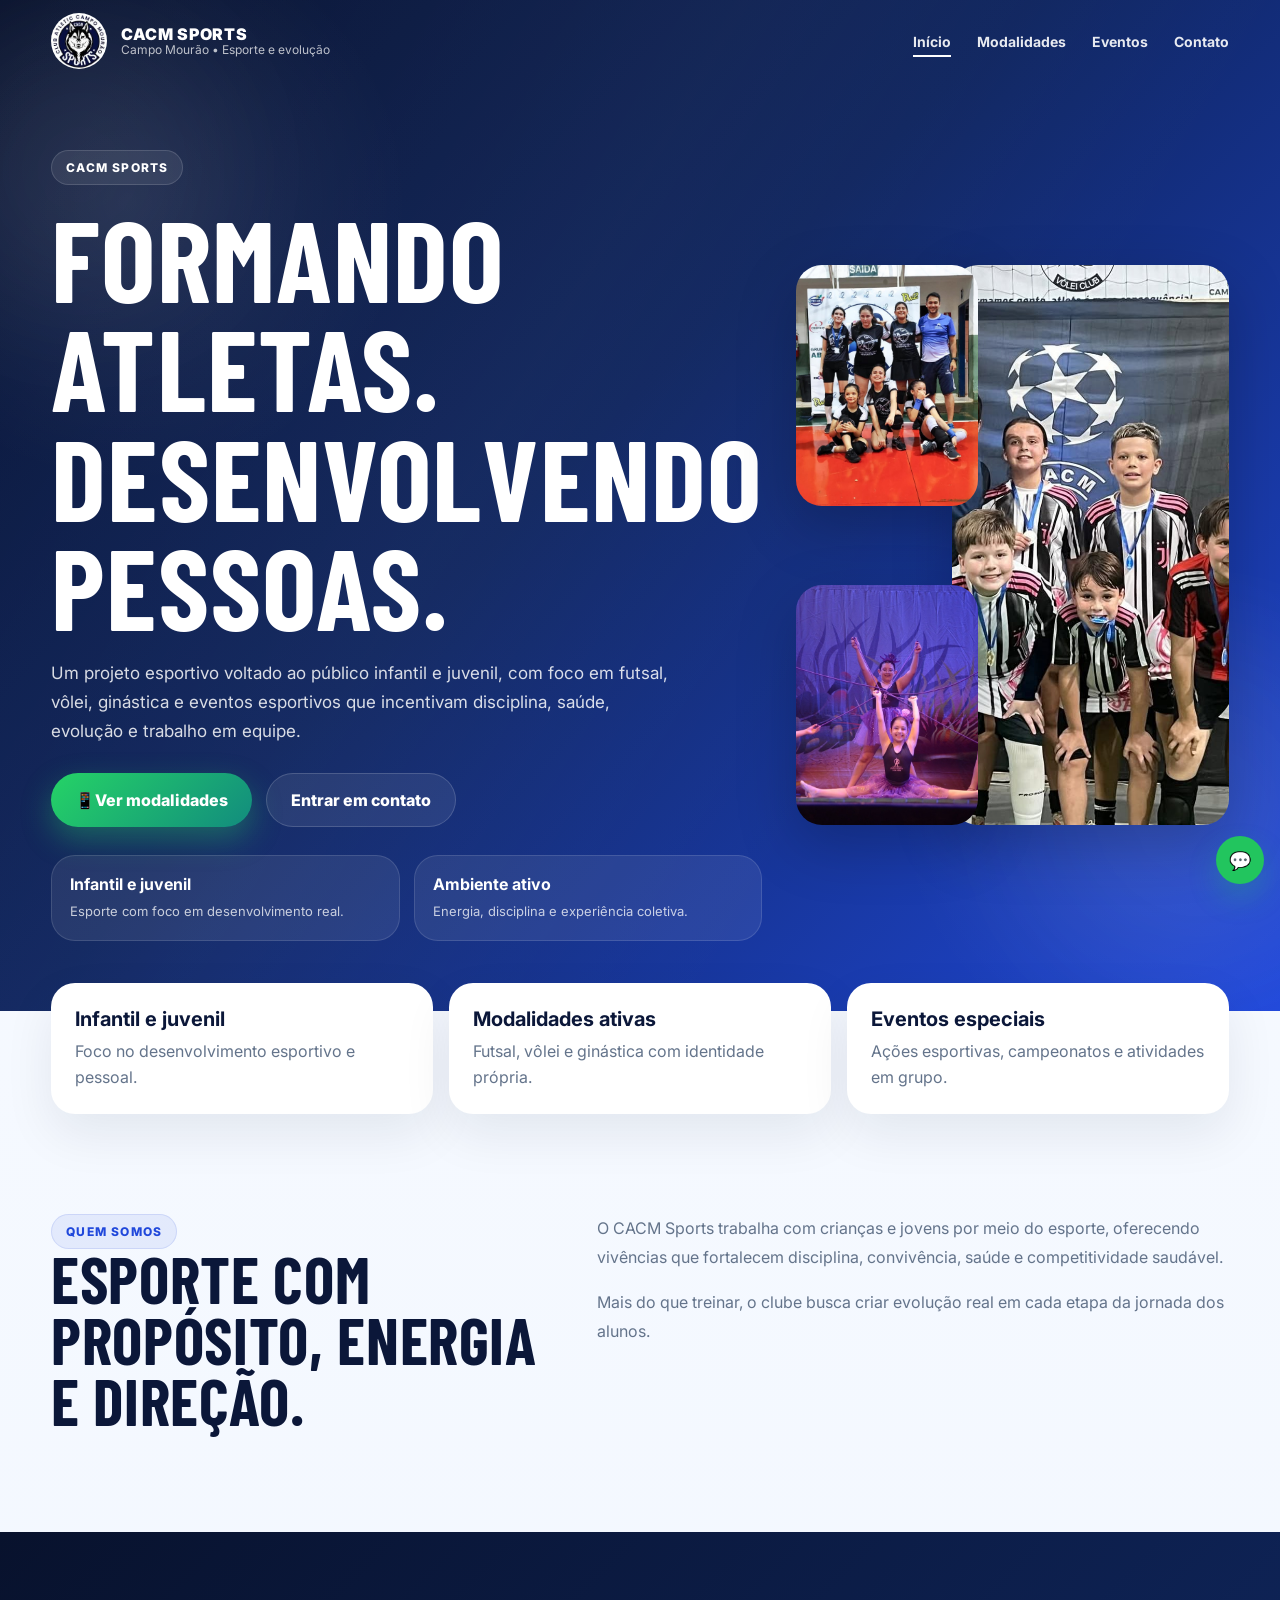
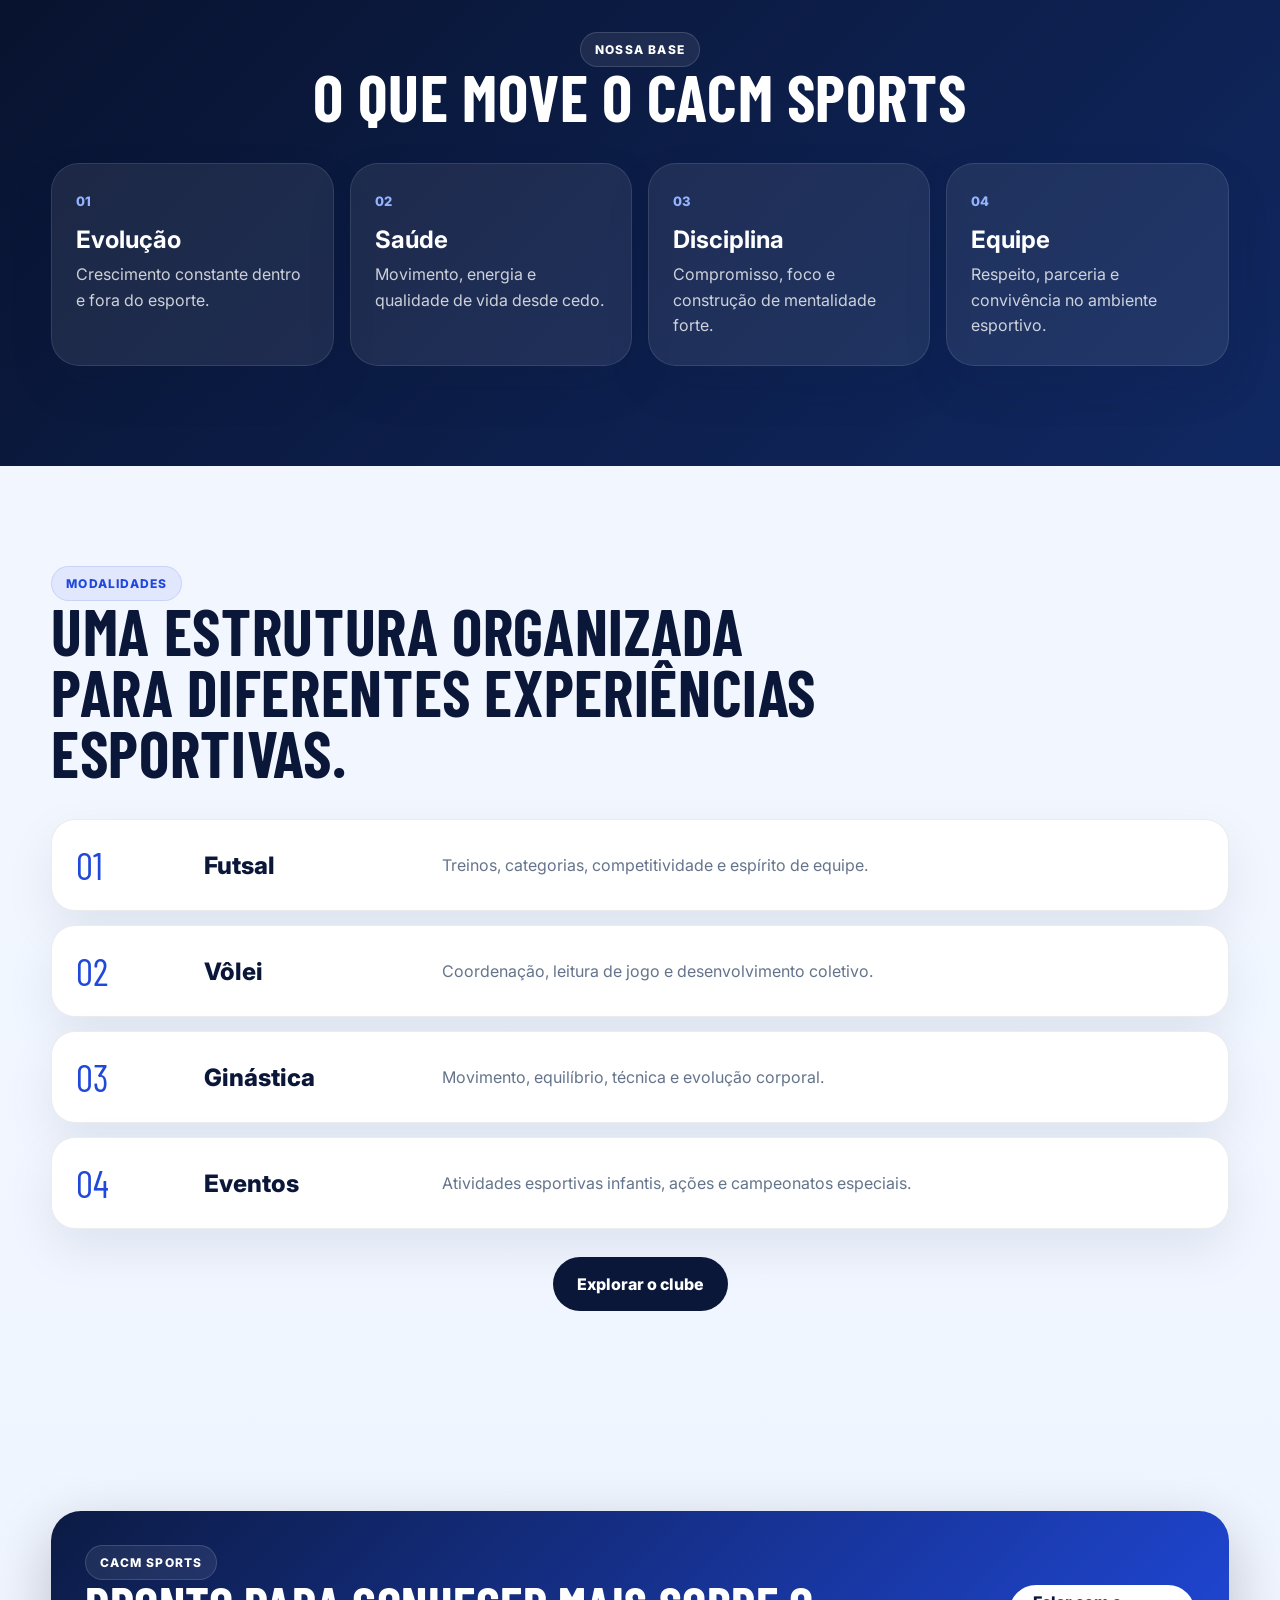
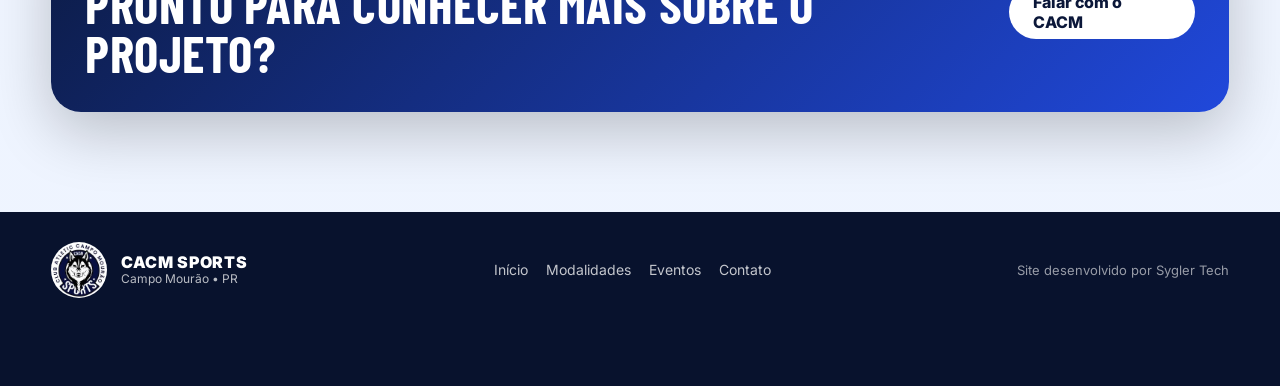
==== index.html @ a605b3a1 "Primeira versao" ====
<!DOCTYPE html>
<html lang="pt-BR">
<head>
  <meta charset="UTF-8" />
  <meta name="viewport" content="width=device-width, initial-scale=1.0" />
  <title>CACM Sports | Início</title>
  <meta
    name="description"
    content="CACM Sports - futsal, vôlei, ginástica e eventos esportivos infantis em Campo Mourão."
  />
  <link rel="preconnect" href="https://fonts.googleapis.com" />
  <link rel="preconnect" href="https://fonts.gstatic.com" crossorigin />
  <link
    href="https://fonts.googleapis.com/css2?family=Inter:wght@400;500;600;700;800;900&family=Barlow+Condensed:wght@600;700;800&display=swap"
    rel="stylesheet"
  />
  <link rel="stylesheet" href="style.css" />
</head>
<body>
  <header class="header" id="header">
    <div class="container nav-wrap">
      <a href="index.html" class="brand">
        <img src="imgs/logo-cacm.png" alt="Logo CACM Sports" class="logo" />
        <div class="brand-text">
          <strong>CACM SPORTS</strong>
          <span>Campo Mourão • Esporte e evolução</span>
        </div>
      </a>

      <nav class="nav" id="nav">
        <a href="index.html" class="active">Início</a>
        <a href="modalidades.html">Modalidades</a>
        <a href="eventos.html">Eventos</a>
        <a href="contato.html">Contato</a>
      </nav>

      <button class="menu-btn" id="menuBtn" aria-label="Abrir menu" aria-expanded="false">
        <span></span>
        <span></span>
      </button>
    </div>
  </header>

  <main>
    <section class="hero-v2">
      <div class="hero-bg-shape shape-1"></div>
      <div class="hero-bg-shape shape-2"></div>

      <div class="container hero-v2-grid">
        <div class="hero-v2-copy reveal">
          <span class="tag light">CACM SPORTS</span>
          <h1>FORMANDO ATLETAS. DESENVOLVENDO PESSOAS.</h1>
          <p>
            Um projeto esportivo voltado ao público infantil e juvenil, com foco em
            futsal, vôlei, ginástica e eventos esportivos que incentivam disciplina,
            saúde, evolução e trabalho em equipe.
          </p>

          <div class="hero-actions">
            <a href="modalidades.html" class="btn btn-primary">Ver modalidades</a>
            <a href="contato.html" class="btn btn-secondary">Entrar em contato</a>
          </div>

          <div class="hero-highlights">
            <article>
              <strong>Infantil e juvenil</strong>
              <span>Esporte com foco em desenvolvimento real.</span>
            </article>
            <article>
              <strong>Ambiente ativo</strong>
              <span>Energia, disciplina e experiência coletiva.</span>
            </article>
          </div>
        </div>

        <div class="hero-v2-visual reveal delay-1">
          <div class="hero-photo-card large">
            <img src="imgs/futsal-1.jpg" alt="CACM Sports" />
          </div>
          <div class="hero-photo-card small top">
            <img src="imgs/volei-1.jpg" alt="Vôlei CACM" />
          </div>
          <div class="hero-photo-card small bottom">
            <img src="imgs/ginastica-1.jpg" alt="Ginástica CACM" />
          </div>
        </div>
      </div>
    </section>

    <section class="impact-strip">
      <div class="container impact-grid">
        <article class="impact-box reveal">
          <strong>Infantil e juvenil</strong>
          <span>Foco no desenvolvimento esportivo e pessoal.</span>
        </article>
        <article class="impact-box reveal delay-1">
          <strong>Modalidades ativas</strong>
          <span>Futsal, vôlei e ginástica com identidade própria.</span>
        </article>
        <article class="impact-box reveal delay-2">
          <strong>Eventos especiais</strong>
          <span>Ações esportivas, campeonatos e atividades em grupo.</span>
        </article>
      </div>
    </section>

    <section class="section section-light">
      <div class="container split-section">
        <div class="split-left reveal">
          <span class="tag dark">QUEM SOMOS</span>
          <h2>Esporte com propósito, energia e direção.</h2>
        </div>

        <div class="split-right reveal delay-1">
          <p>
            O CACM Sports trabalha com crianças e jovens por meio do esporte,
            oferecendo vivências que fortalecem disciplina, convivência, saúde
            e competitividade saudável.
          </p>
          <p>
            Mais do que treinar, o clube busca criar evolução real em cada etapa
            da jornada dos alunos.
          </p>
        </div>
      </div>
    </section>

    <section class="section section-dark">
      <div class="container">
        <div class="section-head reveal center light-text">
          <span class="tag light">NOSSA BASE</span>
          <h2>O que move o CACM Sports</h2>
        </div>

        <div class="value-grid">
          <article class="value-card reveal">
            <span>01</span>
            <h3>Evolução</h3>
            <p>Crescimento constante dentro e fora do esporte.</p>
          </article>

          <article class="value-card reveal delay-1">
            <span>02</span>
            <h3>Saúde</h3>
            <p>Movimento, energia e qualidade de vida desde cedo.</p>
          </article>

          <article class="value-card reveal delay-2">
            <span>03</span>
            <h3>Disciplina</h3>
            <p>Compromisso, foco e construção de mentalidade forte.</p>
          </article>

          <article class="value-card reveal delay-3">
            <span>04</span>
            <h3>Equipe</h3>
            <p>Respeito, parceria e convivência no ambiente esportivo.</p>
          </article>
        </div>
      </div>
    </section>

    <section class="section section-light">
      <div class="container">
        <div class="section-head reveal">
          <span class="tag dark">MODALIDADES</span>
          <h2>Uma estrutura organizada para diferentes experiências esportivas.</h2>
        </div>

        <div class="service-list">
          <article class="service-row reveal">
            <div class="service-number">01</div>
            <div class="service-title">Futsal</div>
            <div class="service-desc">Treinos, categorias, competitividade e espírito de equipe.</div>
          </article>

          <article class="service-row reveal delay-1">
            <div class="service-number">02</div>
            <div class="service-title">Vôlei</div>
            <div class="service-desc">Coordenação, leitura de jogo e desenvolvimento coletivo.</div>
          </article>

          <article class="service-row reveal delay-2">
            <div class="service-number">03</div>
            <div class="service-title">Ginástica</div>
            <div class="service-desc">Movimento, equilíbrio, técnica e evolução corporal.</div>
          </article>

          <article class="service-row reveal delay-3">
            <div class="service-number">04</div>
            <div class="service-title">Eventos</div>
            <div class="service-desc">Atividades esportivas infantis, ações e campeonatos especiais.</div>
          </article>
        </div>

        <div class="center-btn reveal">
          <a href="modalidades.html" class="btn btn-dark">Explorar o clube</a>
        </div>
      </div>
    </section>

    <section class="section section-blue">
      <div class="container cta-banner reveal">
        <div>
          <span class="tag light">CACM SPORTS</span>
          <h2>Pronto para conhecer mais sobre o projeto?</h2>
        </div>
        <a href="contato.html" class="btn btn-white">Falar com o CACM</a>
      </div>
    </section>
  </main>

  <a
    href="https://wa.me/5544999893570?text=Olá! Quero saber mais sobre o CACM Sports."
    class="whatsapp"
    target="_blank"
    rel="noopener noreferrer"
    aria-label="WhatsApp"
  >💬</a>

  <footer class="footer">
    <div class="container footer-wrap">
      <div class="footer-brand">
        <img src="imgs/logo-cacm.png" alt="Logo CACM Sports" class="logo footer-logo" />
        <div>
          <strong>CACM SPORTS</strong>
          <span>Campo Mourão • PR</span>
        </div>
      </div>

      <nav class="footer-nav">
        <a href="index.html">Início</a>
        <a href="modalidades.html">Modalidades</a>
        <a href="eventos.html">Eventos</a>
        <a href="contato.html">Contato</a>
      </nav>

      <p class="footer-note">Site desenvolvido por Sygler Tech</p>
    </div>
  </footer>

  <script src="script.js"></script>
</body>
</html>
---- style.css ----
:root {
  --blue: #2048db;
  --blue-dark: #0b1739;
  --blue-deep: #08122d;
  --white: #ffffff;
  --black: #05070d;
  --text: #0f172a;
  --muted: #64748b;
  --line: #dce5f5;
  --surface: #ffffff;
  --surface-soft: #f7faff;
  --radius-xl: 34px;
  --radius-lg: 24px;
  --radius-md: 18px;
  --shadow: 0 20px 50px rgba(11, 23, 57, 0.08);
  --shadow-dark: 0 20px 60px rgba(0, 0, 0, 0.22);
  --container: 1180px;
  --transition: 0.3s ease;
}

* {
  margin: 0;
  padding: 0;
  box-sizing: border-box;
}

html {
  scroll-behavior: smooth;
}

body {
  font-family: "Inter", sans-serif;
  color: var(--text);
  background: linear-gradient(180deg, #f8fbff 0%, #eef4ff 100%);
  overflow-x: hidden;
}

img {
  display: block;
  max-width: 100%;
}

a {
  text-decoration: none;
  color: inherit;
}

button,
input,
textarea,
select {
  font: inherit;
}

.container {
  width: min(92%, var(--container));
  margin: 0 auto;
}

/* HEADER */
.header {
  position: fixed;
  inset: 0 0 auto 0;
  z-index: 1000;
  transition: var(--transition);
}

.header.scrolled {
  background: rgba(8, 18, 45, 0.84);
  backdrop-filter: blur(14px);
  box-shadow: 0 1px 0 rgba(255,255,255,0.08);
}

.nav-wrap {
  min-height: 82px;
  display: flex;
  align-items: center;
  justify-content: space-between;
  gap: 18px;
}

.brand,
.footer-brand {
  display: flex;
  align-items: center;
  gap: 14px;
}

.logo,
.footer-logo {
  width: 56px;
  height: 56px;
  object-fit: cover;
  border-radius: 50%;
  overflow: hidden;
  flex-shrink: 0;
}

.brand-text,
.footer-brand div {
  display: flex;
  flex-direction: column;
  line-height: 1.1;
}

.brand-text strong,
.footer-brand strong {
  color: var(--white);
  font-weight: 900;
  letter-spacing: 0.04em;
  font-size: 16px;
}

.brand-text span,
.footer-brand span {
  color: rgba(255,255,255,0.72);
  font-size: 12px;
}

.nav {
  display: flex;
  gap: 26px;
  align-items: center;
}

.nav a {
  color: rgba(255,255,255,0.9);
  font-weight: 700;
  font-size: 14px;
  position: relative;
}

.nav a::after {
  content: "";
  position: absolute;
  left: 0;
  bottom: -7px;
  width: 0;
  height: 2px;
  background: var(--white);
  transition: var(--transition);
}

.nav a:hover::after,
.nav a.active::after {
  width: 100%;
}

.menu-btn {
  display: none;
  width: 48px;
  height: 48px;
  border: none;
  background: rgba(255,255,255,0.08);
  border-radius: 14px;
  position: relative;
  cursor: pointer;
}

.menu-btn span {
  position: absolute;
  left: 14px;
  width: 20px;
  height: 2px;
  background: var(--white);
  transition: var(--transition);
}

.menu-btn span:first-child {
  top: 18px;
}

.menu-btn span:last-child {
  top: 27px;
}

.menu-btn.active span:first-child {
  top: 23px;
  transform: rotate(45deg);
}

.menu-btn.active span:last-child {
  top: 23px;
  transform: rotate(-45deg);
}

/* HERO */
.hero-v2 {
  position: relative;
  padding: 150px 0 70px;
  background:
    radial-gradient(circle at 10% 20%, rgba(255,255,255,0.08), transparent 20%),
    radial-gradient(circle at 90% 80%, rgba(255,255,255,0.08), transparent 18%),
    linear-gradient(135deg, #08122d 0%, #0f255f 45%, #2048db 100%);
  overflow: hidden;
}

.hero-v2::before {
  content: "";
  position: absolute;
  inset: 0;
  background: linear-gradient(120deg, transparent 0%, rgba(255,255,255,0.03) 40%, transparent 70%);
  pointer-events: none;
}

.hero-bg-shape {
  position: absolute;
  border-radius: 50%;
  filter: blur(70px);
  opacity: 0.35;
  pointer-events: none;
}

.shape-1 {
  width: 280px;
  height: 280px;
  background: rgba(255,255,255,0.16);
  top: 30px;
  left: -60px;
}

.shape-2 {
  width: 340px;
  height: 340px;
  background: rgba(255,255,255,0.12);
  right: -90px;
  bottom: 30px;
}

.hero-v2-grid {
  display: grid;
  grid-template-columns: 1fr 1fr;
  gap: 34px;
  align-items: center;
}

.tag {
  display: inline-flex;
  align-items: center;
  padding: 9px 14px;
  border-radius: 999px;
  font-size: 12px;
  font-weight: 800;
  letter-spacing: 0.1em;
  text-transform: uppercase;
}

.tag.light {
  background: rgba(255,255,255,0.08);
  color: var(--white);
  border: 1px solid rgba(255,255,255,0.14);
}

.tag.dark {
  background: rgba(32, 72, 219, 0.08);
  color: var(--blue);
  border: 1px solid rgba(32, 72, 219, 0.12);
}

.hero-v2-copy .tag {
  margin-bottom: 18px;
}

.hero-v2-copy h1,
.page-title,
.section-head h2,
.modality-copy h2,
.faq-box h2,
.split-left h2,
.cta-banner h2 {
  font-family: "Barlow Condensed", sans-serif;
  text-transform: uppercase;
  line-height: 0.95;
  letter-spacing: 0.01em;
}

.hero-v2-copy h1 {
  color: var(--white);
  font-size: clamp(68px, 9vw, 128px);
  margin-bottom: 18px;
}

.hero-v2-copy p {
  color: rgba(255,255,255,0.84);
  font-size: 17px;
  line-height: 1.7;
  max-width: 620px;
}

.hero-actions {
  display: flex;
  gap: 14px;
  flex-wrap: wrap;
  margin-top: 28px;
}

.hero-highlights {
  display: grid;
  grid-template-columns: 1fr 1fr;
  gap: 14px;
  margin-top: 28px;
}

.hero-highlights article {
  padding: 18px;
  border-radius: var(--radius-lg);
  background: rgba(255,255,255,0.08);
  border: 1px solid rgba(255,255,255,0.12);
}

.hero-highlights strong {
  display: block;
  color: var(--white);
  margin-bottom: 6px;
}

.hero-highlights span {
  color: rgba(255,255,255,0.75);
  font-size: 13px;
  line-height: 1.5;
}

.hero-v2-visual {
  position: relative;
  min-height: 560px;
}

.hero-photo-card {
  position: absolute;
  overflow: hidden;
  border-radius: 26px;
  box-shadow: var(--shadow-dark);
}

.hero-photo-card img {
  width: 100%;
  height: 100%;
  object-fit: cover;
}

.hero-photo-card.large {
  width: 64%;
  height: 100%;
  right: 0;
  top: 0;
}

.hero-photo-card.small.top {
  width: 42%;
  height: 43%;
  left: 0;
  top: 0;
}

.hero-photo-card.small.bottom {
  width: 42%;
  height: 43%;
  left: 0;
  bottom: 0;
}

/* IMPACT */
.impact-strip {
  margin-top: -28px;
  position: relative;
  z-index: 3;
}

.impact-grid {
  display: grid;
  grid-template-columns: repeat(3, 1fr);
  gap: 16px;
}

.impact-box {
  background: var(--surface);
  border-radius: 24px;
  padding: 24px;
  box-shadow: var(--shadow);
}

.impact-box strong {
  display: block;
  color: var(--blue-dark);
  font-size: 20px;
  margin-bottom: 8px;
}

.impact-box span {
  color: var(--muted);
  line-height: 1.6;
}

/* SECTIONS */
.section {
  padding: 100px 0;
}

.section-light {
  background: transparent;
}

.section-dark {
  background: linear-gradient(135deg, #08122d 0%, #102862 100%);
}

.section-blue {
  background: transparent;
}

.section-head {
  max-width: 820px;
  margin-bottom: 36px;
}

.section-head.center {
  text-align: center;
  margin-inline: auto;
}

.section-head.light-text h2,
.section-head.light-text p {
  color: var(--white);
}

.section-head h2,
.page-title {
  color: var(--blue-dark);
  font-size: clamp(40px, 5vw, 78px);
  margin-bottom: 14px;
}

.section-head p {
  color: var(--muted);
  line-height: 1.7;
}

.split-section {
  display: grid;
  grid-template-columns: 0.9fr 1.1fr;
  gap: 28px;
  align-items: start;
}

.split-left h2 {
  color: var(--blue-dark);
  font-size: clamp(40px, 5vw, 72px);
}

.split-right p {
  color: var(--muted);
  line-height: 1.8;
  font-size: 16px;
  margin-bottom: 16px;
}

.value-grid,
.feature-grid {
  display: grid;
  grid-template-columns: repeat(4, 1fr);
  gap: 16px;
}

.feature-grid {
  grid-template-columns: repeat(3, 1fr);
}

.value-card,
.feature-card,
.contact-info-box,
.contact-form-box,
.modality-card,
.faq-box {
  background: var(--surface);
  border: 1px solid rgba(8,18,45,0.08);
  border-radius: 28px;
  box-shadow: var(--shadow);
}

.value-card {
  padding: 26px 24px;
  background: rgba(255,255,255,0.08);
  border: 1px solid rgba(255,255,255,0.1);
}

.value-card span {
  display: inline-block;
  color: #94b4ff;
  font-size: 13px;
  font-weight: 800;
  margin-bottom: 16px;
}

.value-card h3 {
  color: var(--white);
  font-size: 24px;
  margin-bottom: 8px;
}

.value-card p {
  color: rgba(255,255,255,0.78);
  line-height: 1.6;
}

.feature-card {
  padding: 26px 24px;
}

.feature-card h3 {
  color: var(--blue-dark);
  font-size: 24px;
  margin-bottom: 10px;
}

.feature-card p {
  color: var(--muted);
  line-height: 1.7;
}

.service-list {
  display: grid;
  gap: 14px;
}

.service-row {
  display: grid;
  grid-template-columns: 110px 220px 1fr;
  align-items: center;
  gap: 18px;
  padding: 22px 24px;
  border-radius: 24px;
  background: var(--surface);
  border: 1px solid rgba(8,18,45,0.08);
  box-shadow: var(--shadow);
}

.service-number {
  font-family: "Barlow Condensed", sans-serif;
  font-size: 38px;
  color: var(--blue);
}

.service-title {
  font-size: 24px;
  font-weight: 800;
  color: var(--blue-dark);
}

.service-desc {
  color: var(--muted);
  line-height: 1.7;
}

.center-btn {
  display: flex;
  justify-content: center;
  margin-top: 28px;
}

.cta-banner {
  padding: 34px;
  border-radius: 30px;
  background: linear-gradient(135deg, #0c1b44 0%, #2048db 100%);
  display: flex;
  justify-content: space-between;
  align-items: center;
  gap: 22px;
  box-shadow: var(--shadow-dark);
}

.cta-banner h2 {
  color: var(--white);
  font-size: clamp(36px, 4vw, 64px);
}

/* BUTTONS */
.btn {
  min-height: 54px;
  padding: 0 24px;
  border-radius: 999px;
  display: inline-flex;
  justify-content: center;
  align-items: center;
  font-weight: 800;
  transition: var(--transition);
}

.btn:hover {
  transform: translateY(-3px);
}

.btn-primary {
  background: linear-gradient(135deg, #25d366, #128c7e);
  color: #fff;
  font-weight: 800;
  border-radius: 999px;
  padding: 16px 24px;
  position: relative;
  overflow: hidden;
  box-shadow: 0 12px 30px rgba(37, 211, 102, 0.35);
}

.btn-primary::after {
  content: "";
  position: absolute;
  top: 0;
  left: -60%;
  width: 50%;
  height: 100%;
  background: rgba(255,255,255,0.3);
  transform: skewX(-25deg);
  transition: 0.5s;
}

.btn-primary:hover::after {
  left: 120%;
}

.btn-primary:hover {
  transform: translateY(-4px);
}

.btn-primary::before {
  content: "📱";
  font-size: 16px;
}

.btn-primary:hover {
  transform: translateY(-4px) scale(1.03);
  box-shadow: 0 14px 30px rgba(37, 211, 102, 0.5);
}

.btn-secondary {
  background: rgba(255,255,255,0.08);
  color: var(--white);
  border: 1px solid rgba(255,255,255,0.16);
}

.btn-dark {
  background: var(--blue-dark);
  color: var(--white);
}

.btn-white {
  background: var(--white);
  color: var(--blue-dark);
}

.full {
  width: 100%;
}

/* SUBPAGES */
.page-top {
  padding-top: 82px;
}

.subhero-v2 {
  padding: 70px 0 30px;
}

.modality-stack {
  display: grid;
  gap: 26px;
}

.modality-card {
  display: grid;
  grid-template-columns: 1fr 1fr;
  gap: 18px;
  padding: 18px;
}

.modality-card.reverse .modality-media {
  order: 2;
}

.modality-card.reverse .modality-copy {
  order: 1;
}

.modality-media {
  display: grid;
  grid-template-columns: 1fr 1fr;
  gap: 14px;
}

.modality-media img,
.gallery-grid img {
  width: 100%;
  height: 280px;
  object-fit: cover;
  border-radius: 22px;
  transition: transform 0.4s ease;
}

.modality-media img:hover,
.gallery-grid img:hover {
  transform: scale(1.03);
}

.modality-copy {
  display: flex;
  flex-direction: column;
  justify-content: center;
  padding: 10px;
}

.modality-copy .tag {
  margin-bottom: 14px;
  width: fit-content;
}

.modality-copy h2 {
  color: var(--blue-dark);
  font-size: clamp(34px, 4vw, 60px);
  margin-bottom: 14px;
}

.modality-copy p {
  color: var(--muted);
  line-height: 1.8;
}

.gallery-grid {
  display: grid;
  grid-template-columns: repeat(4, 1fr);
  gap: 16px;
  margin: 28px 0;
}

.gallery-grid img {
  height: 250px;
  box-shadow: var(--shadow);
}

.faq-box {
  padding: 28px;
}

.faq-box h2 {
  color: var(--blue-dark);
  font-size: clamp(34px, 4vw, 58px);
  margin-bottom: 18px;
}

.faq-items {
  display: grid;
  gap: 12px;
}

.faq-items details {
  padding: 18px;
  border-radius: 18px;
  background: var(--surface-soft);
  border: 1px solid var(--line);
}

.faq-items summary {
  cursor: pointer;
  font-weight: 800;
  color: var(--blue-dark);
}

.faq-items p {
  margin-top: 10px;
  color: var(--muted);
  line-height: 1.7;
}

/* CONTACT */
.contact-layout {
  display: grid;
  grid-template-columns: 0.9fr 1.1fr;
  gap: 20px;
}

.contact-info-box,
.contact-form-box {
  padding: 28px;
}

.contact-info-box h3,
.contact-form-box h3 {
  color: var(--blue-dark);
  font-size: 28px;
  margin-bottom: 18px;
}

.contact-info-box ul {
  list-style: none;
  display: grid;
  gap: 10px;
  margin-bottom: 24px;
}

.contact-info-box li {
  color: var(--muted);
  line-height: 1.6;
}

.form-grid {
  display: grid;
  grid-template-columns: 1fr 1fr;
  gap: 16px;
}

.field {
  display: flex;
  flex-direction: column;
  gap: 8px;
}

.field.full {
  grid-column: 1 / -1;
}

.field label {
  color: var(--muted);
  font-size: 14px;
  font-weight: 600;
}

.field input,
.field select,
.field textarea {
  border: 1px solid var(--line);
  border-radius: 16px;
  padding: 14px 16px;
  background: var(--white);
  outline: none;
}

.field input:focus,
.field select:focus,
.field textarea:focus {
  border-color: var(--blue);
  box-shadow: 0 0 0 3px rgba(32, 72, 219, 0.08);
}

/* WHATSAPP */
.whatsapp {
  position: fixed;
  right: 16px;
  bottom: 16px;
  z-index: 999;
  width: 48px;
  height: 48px;
  border-radius: 50%;
  background: #22c55e;
  color: var(--white);
  display: flex;
  justify-content: center;
  align-items: center;
  font-size: 18px;
  box-shadow: 0 14px 28px rgba(34,197,94,0.25);
  transition: var(--transition);
}

.whatsapp:hover {
  transform: translateY(-4px) scale(1.04);
}

/* FOOTER */
.footer {
  background: var(--blue-deep);
  padding: 30px 0 88px;
}

.footer-wrap {
  display: flex;
  justify-content: space-between;
  align-items: center;
  gap: 18px;
  flex-wrap: wrap;
}

.footer-nav {
  display: flex;
  gap: 18px;
  flex-wrap: wrap;
}

.footer-nav a {
  color: rgba(255,255,255,0.76);
  font-size: 14px;
}

.footer-note {
  color: rgba(255,255,255,0.58);
  font-size: 13px;
}

/* REVEAL */
.reveal {
  opacity: 0;
  transform: translateY(30px);
  transition: opacity 0.8s ease, transform 0.8s ease;
}

.reveal.show {
  opacity: 1;
  transform: translateY(0);
}

.delay-1 { transition-delay: 0.1s; }
.delay-2 { transition-delay: 0.2s; }
.delay-3 { transition-delay: 0.3s; }

/* RESPONSIVO */
@media (max-width: 1100px) {
  .hero-v2-grid,
  .split-section,
  .modality-card,
  .contact-layout,
  .cta-banner {
    grid-template-columns: 1fr;
  }

  .modality-card.reverse .modality-media,
  .modality-card.reverse .modality-copy {
    order: initial;
  }

  .impact-grid,
  .feature-grid,
  .value-grid,
  .gallery-grid {
    grid-template-columns: 1fr 1fr;
  }

  .service-row {
    grid-template-columns: 100px 1fr;
  }

  .service-desc {
    grid-column: 1 / -1;
  }
}

@media (max-width: 860px) {
  .menu-btn {
    display: block;
  }

  .nav {
    position: fixed;
    top: 82px;
    left: 0;
    right: 0;
    background: rgba(8,18,45,0.96);
    padding: 24px;
    border-top: 1px solid rgba(255,255,255,0.08);
    flex-direction: column;
    align-items: flex-start;
    gap: 18px;
    opacity: 0;
    pointer-events: none;
    transform: translateY(-12px);
    transition: var(--transition);
  }

  .nav.open {
    opacity: 1;
    pointer-events: auto;
    transform: translateY(0);
  }

  .hero-v2 {
    padding: 128px 0 60px;
  }

  .hero-actions,
  .center-btn {
    flex-direction: column;
    align-items: stretch;
  }

  .hero-highlights,
  .impact-grid,
  .feature-grid,
  .value-grid,
  .gallery-grid,
  .form-grid,
  .modality-media {
    grid-template-columns: 1fr;
  }

  .hero-v2-copy h1 {
    font-size: clamp(54px, 16vw, 92px);
  }

  .hero-v2-visual {
    min-height: 420px;
  }

  .hero-photo-card.large {
    width: 100%;
    height: 100%;
  }

  .hero-photo-card.small.top,
  .hero-photo-card.small.bottom {
    display: none;
  }

  .subhero-v2 {
    padding-top: 56px;
  }

  .modality-media img,
  .gallery-grid img {
    height: 240px;
  }

  .whatsapp {
    width: 44px;
    height: 44px;
    right: 12px;
    bottom: 12px;
    font-size: 16px;
  }
}

@media (max-width: 560px) {
  .nav-wrap {
    min-height: 76px;
  }

  .logo {
    width: 48px;
    height: 48px;
  }

  .brand-text strong {
    font-size: 14px;
  }

  .section-head h2,
  .page-title,
  .modality-copy h2,
  .faq-box h2,
  .split-left h2,
  .cta-banner h2 {
    font-size: 42px;
  }

  .hero-v2-copy p,
  .section-head p,
  .modality-copy p {
    font-size: 15px;
  }
}
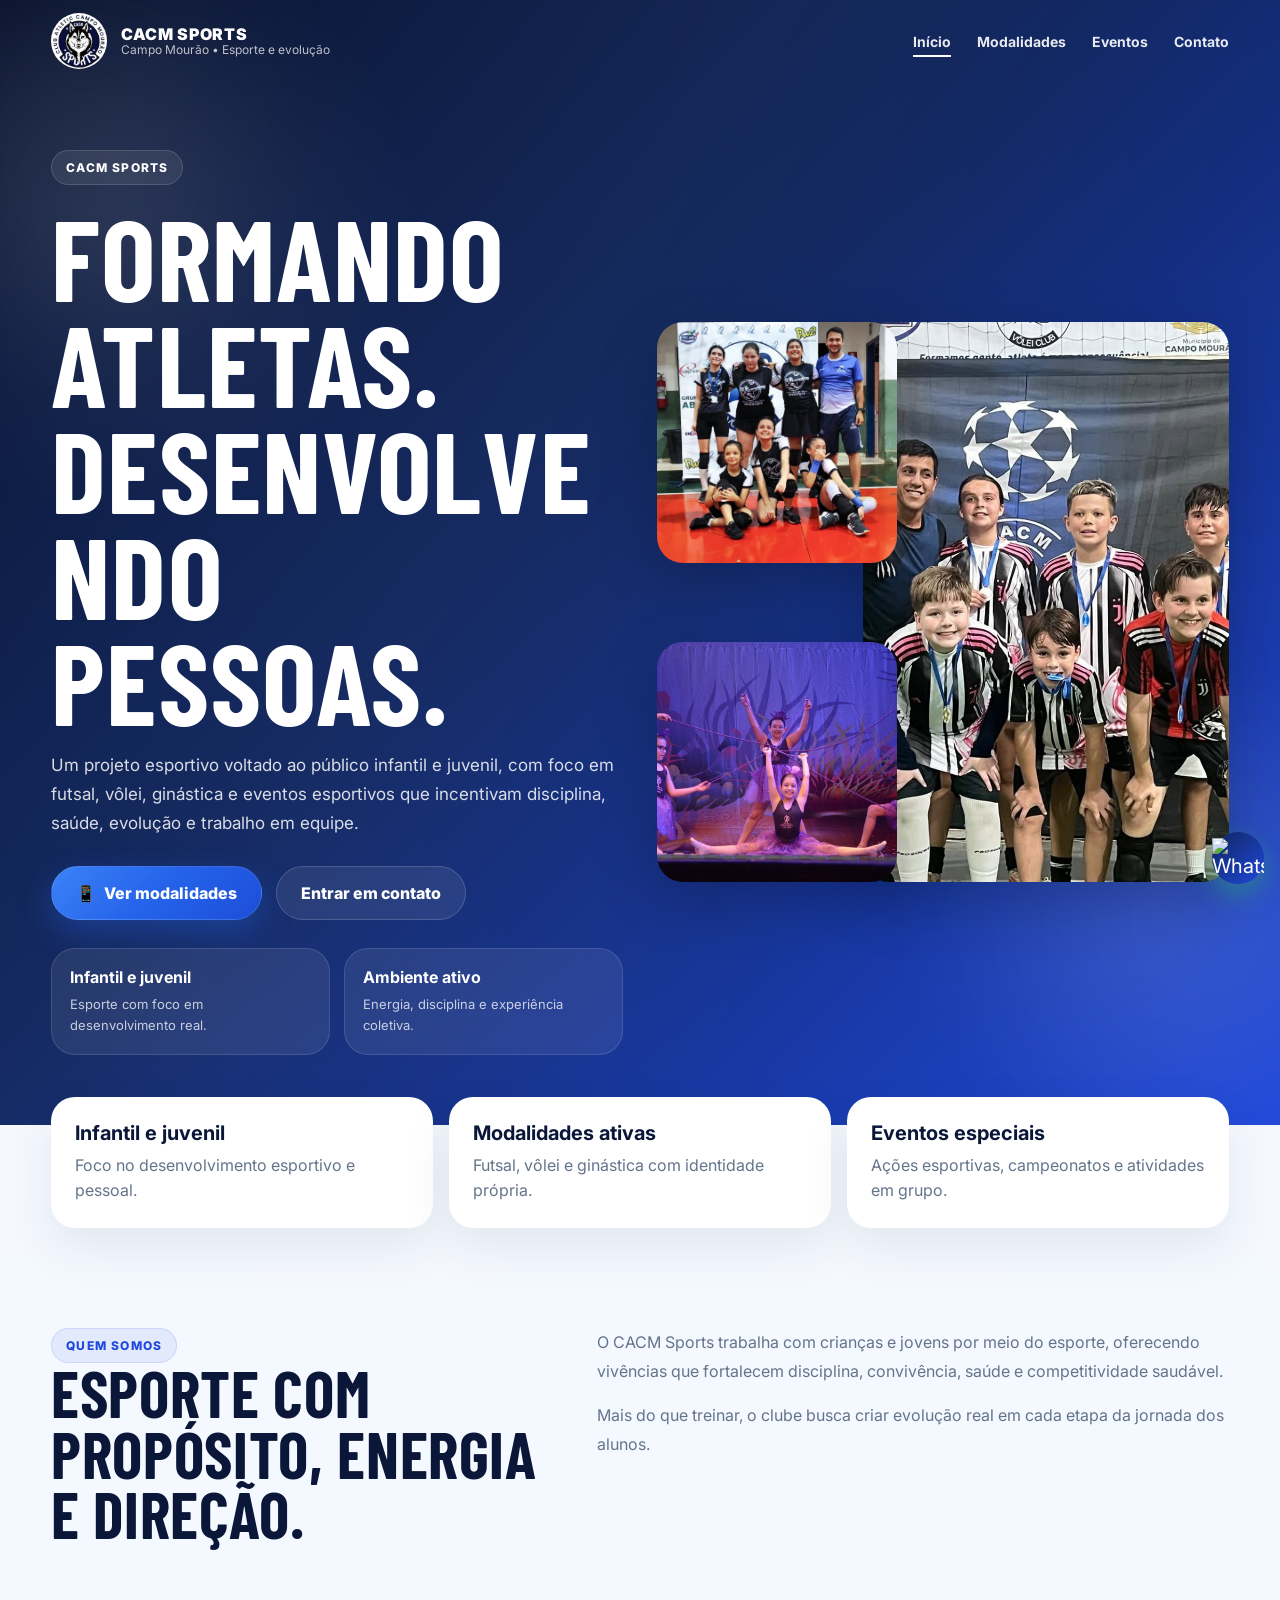
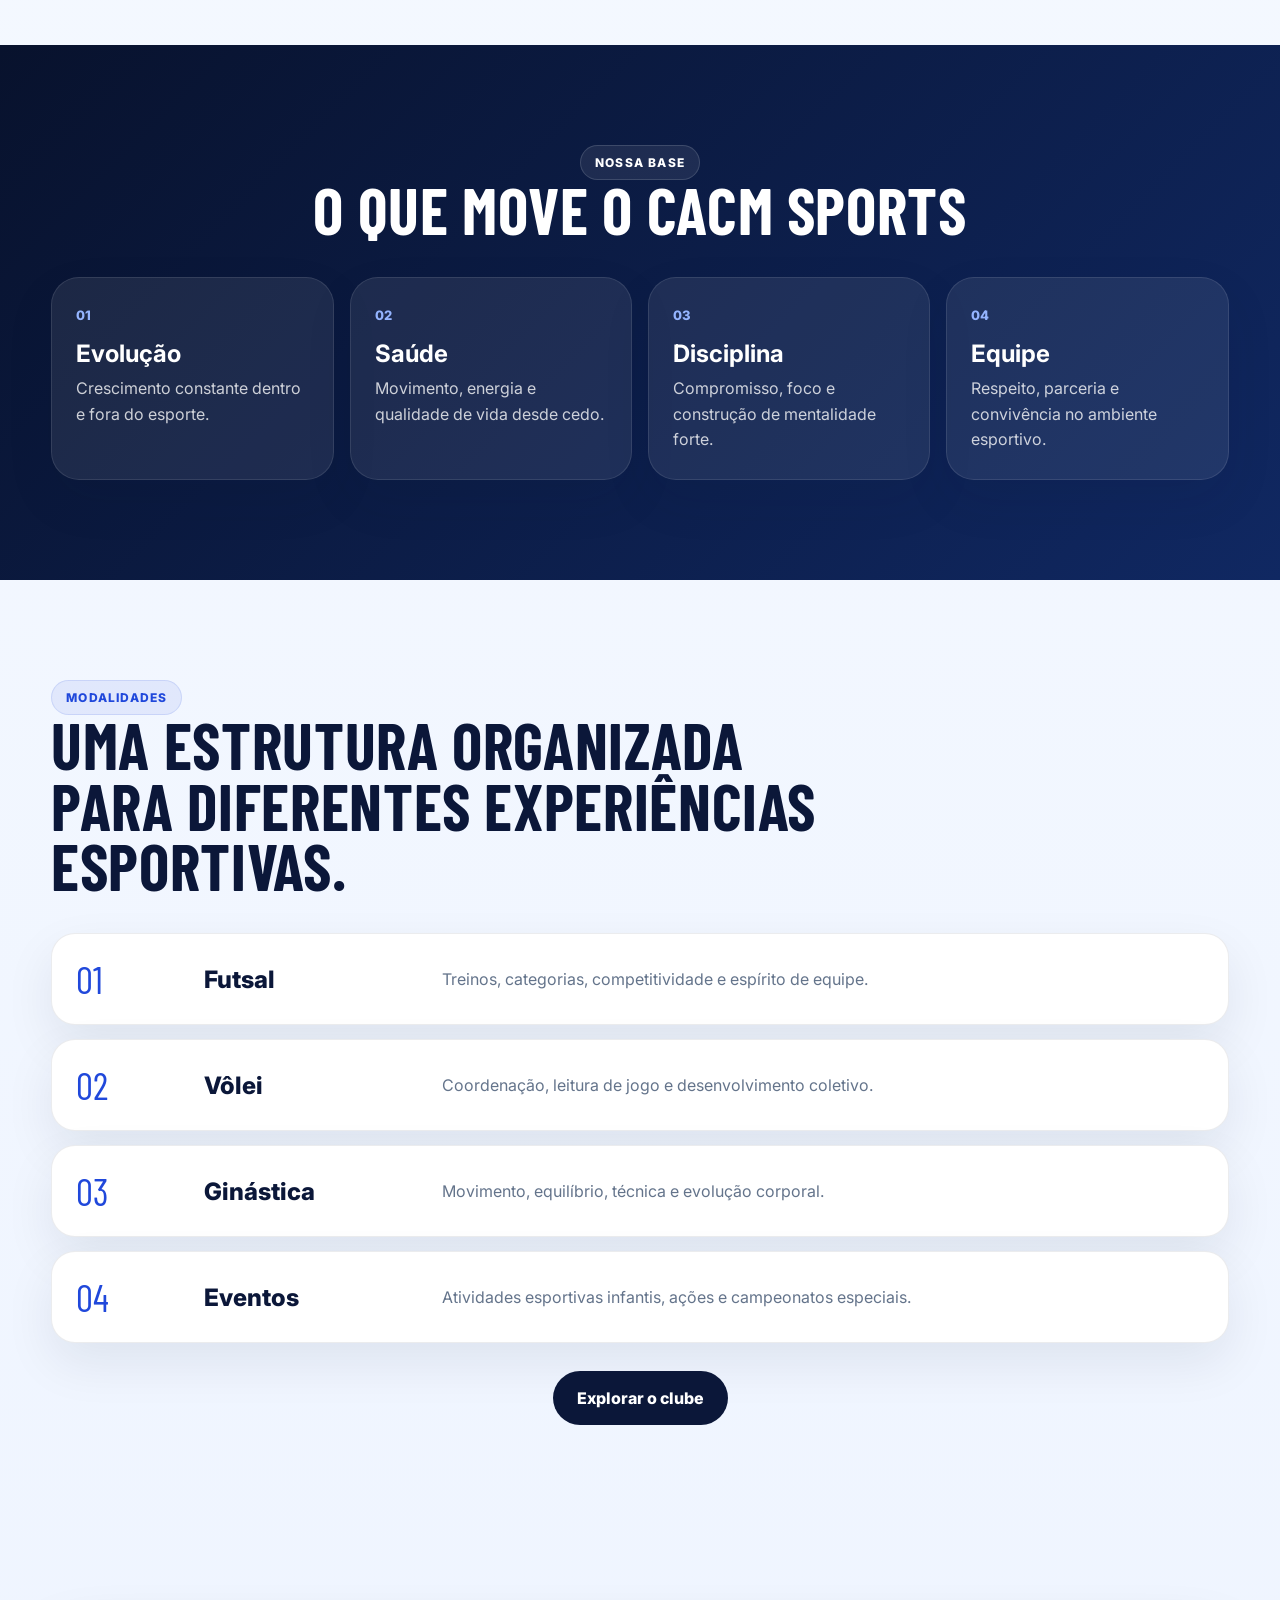
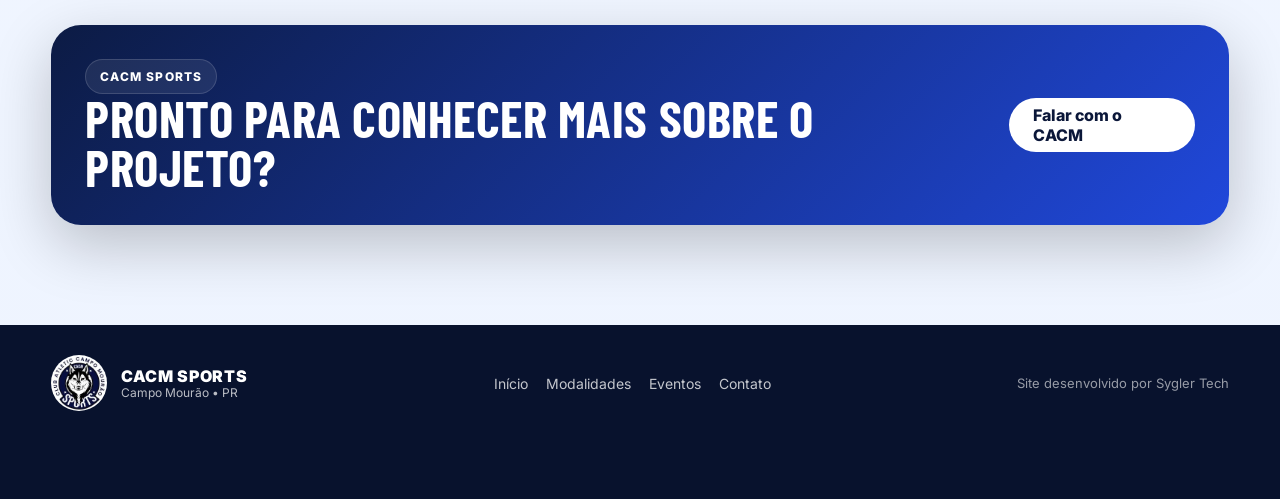
==== commit e676d458: "Atualização" ====
--- a/index.html
+++ b/index.html
@@ -216,7 +216,12 @@
     target="_blank"
     rel="noopener noreferrer"
     aria-label="WhatsApp"
-  >💬</a>
+  >
+  <img
+  src="https://cdn.jsdelivr.net/gh/simple-icons/simple-icons//icons/whatsapp.svg"
+  alt="WhatsApp">
+
+</a>
 
   <footer class="footer">
     <div class="container footer-wrap">
--- a/style.css
+++ b/style.css
@@ -1050,4 +1050,132 @@
   .modality-copy p {
     font-size: 15px;
   }
+}
+
+html,
+body {
+  overflow-x: hidden;
+  width: 100%;
+}
+
+.hero-v2-copy h1 {
+  color: var(--white);
+  font-size: clamp(42px, 9vw, 128px);
+  margin-bottom: 18px;
+  line-height: 0.92;
+  max-width: 100%;
+  word-break: break-word;
+  overflow-wrap: anywhere;
+}
+
+.btn-primary {
+  background: linear-gradient(135deg, #3b82f6, #2563eb, #1d4ed8);
+  color: #fff;
+  font-weight: 800;
+  border-radius: 999px;
+  padding: 16px 24px;
+  position: relative;
+  overflow: hidden;
+  box-shadow: 0 12px 30px rgba(37, 99, 235, 0.35);
+  border: 1px solid rgba(255, 255, 255, 0.12);
+}
+
+.btn-primary::after {
+  content: "";
+  position: absolute;
+  top: 0;
+  left: -60%;
+  width: 50%;
+  height: 100%;
+  background: rgba(255,255,255,0.22);
+  transform: skewX(-25deg);
+  transition: 0.5s;
+}
+
+.btn-primary:hover::after {
+  left: 120%;
+}
+
+.btn-primary:hover {
+  transform: translateY(-4px) scale(1.03);
+  box-shadow: 0 16px 34px rgba(37, 99, 235, 0.45);
+}
+
+.btn-primary::before {
+  content: "📱";
+  font-size: 16px;
+  margin-right: 8px;
+}
+
+@media (max-width: 860px) {
+  .hero-v2-grid {
+    grid-template-columns: 1fr;
+    gap: 24px;
+  }
+
+  .hero-v2-copy {
+    max-width: 100%;
+    overflow: hidden;
+  }
+
+  .hero-v2-copy h1 {
+    font-size: clamp(40px, 13vw, 64px);
+    line-height: 0.9;
+    letter-spacing: -0.5px;
+    max-width: 100%;
+    overflow-wrap: anywhere;
+  }
+
+  .hero-v2-copy p {
+    font-size: 15px;
+    line-height: 1.7;
+    max-width: 100%;
+  }
+
+  .hero-actions .btn {
+    width: 100%;
+  }
+}
+
+.whatsapp {
+  position: fixed;
+  right: 16px;
+  bottom: 16px;
+  z-index: 999;
+  width: 52px;
+  height: 52px;
+  border-radius: 50%;
+  background: linear-gradient(135deg, #0f255f, #2048db);
+  color: white;
+  display: flex;
+  justify-content: center;
+  align-items: center;
+  font-size: 20px;
+  box-shadow: 0 10px 25px rgba(34,197,94,0.4);
+  
+  animation: pulse 2s infinite, float 3s ease-in-out infinite;
+}
+
+/* Pulsando */
+@keyframes pulse {
+  0% {
+    box-shadow: 0 0 0 0 rgba(0, 0, 0, 0.7);
+  }
+  70% {
+    box-shadow: 0 0 0 18px rgba(34,197,94, 0);
+  }
+  100% {
+    box-shadow: 0 0 0 0 rgba(34,197,94, 0);
+  }
+}
+
+/* Subindo leve */
+@keyframes float {
+  0%, 100% { transform: translateY(0); }
+  50% { transform: translateY(-6px); }
+}
+
+/* Hover */
+.whatsapp:hover {
+  transform: scale(1.1);
 }
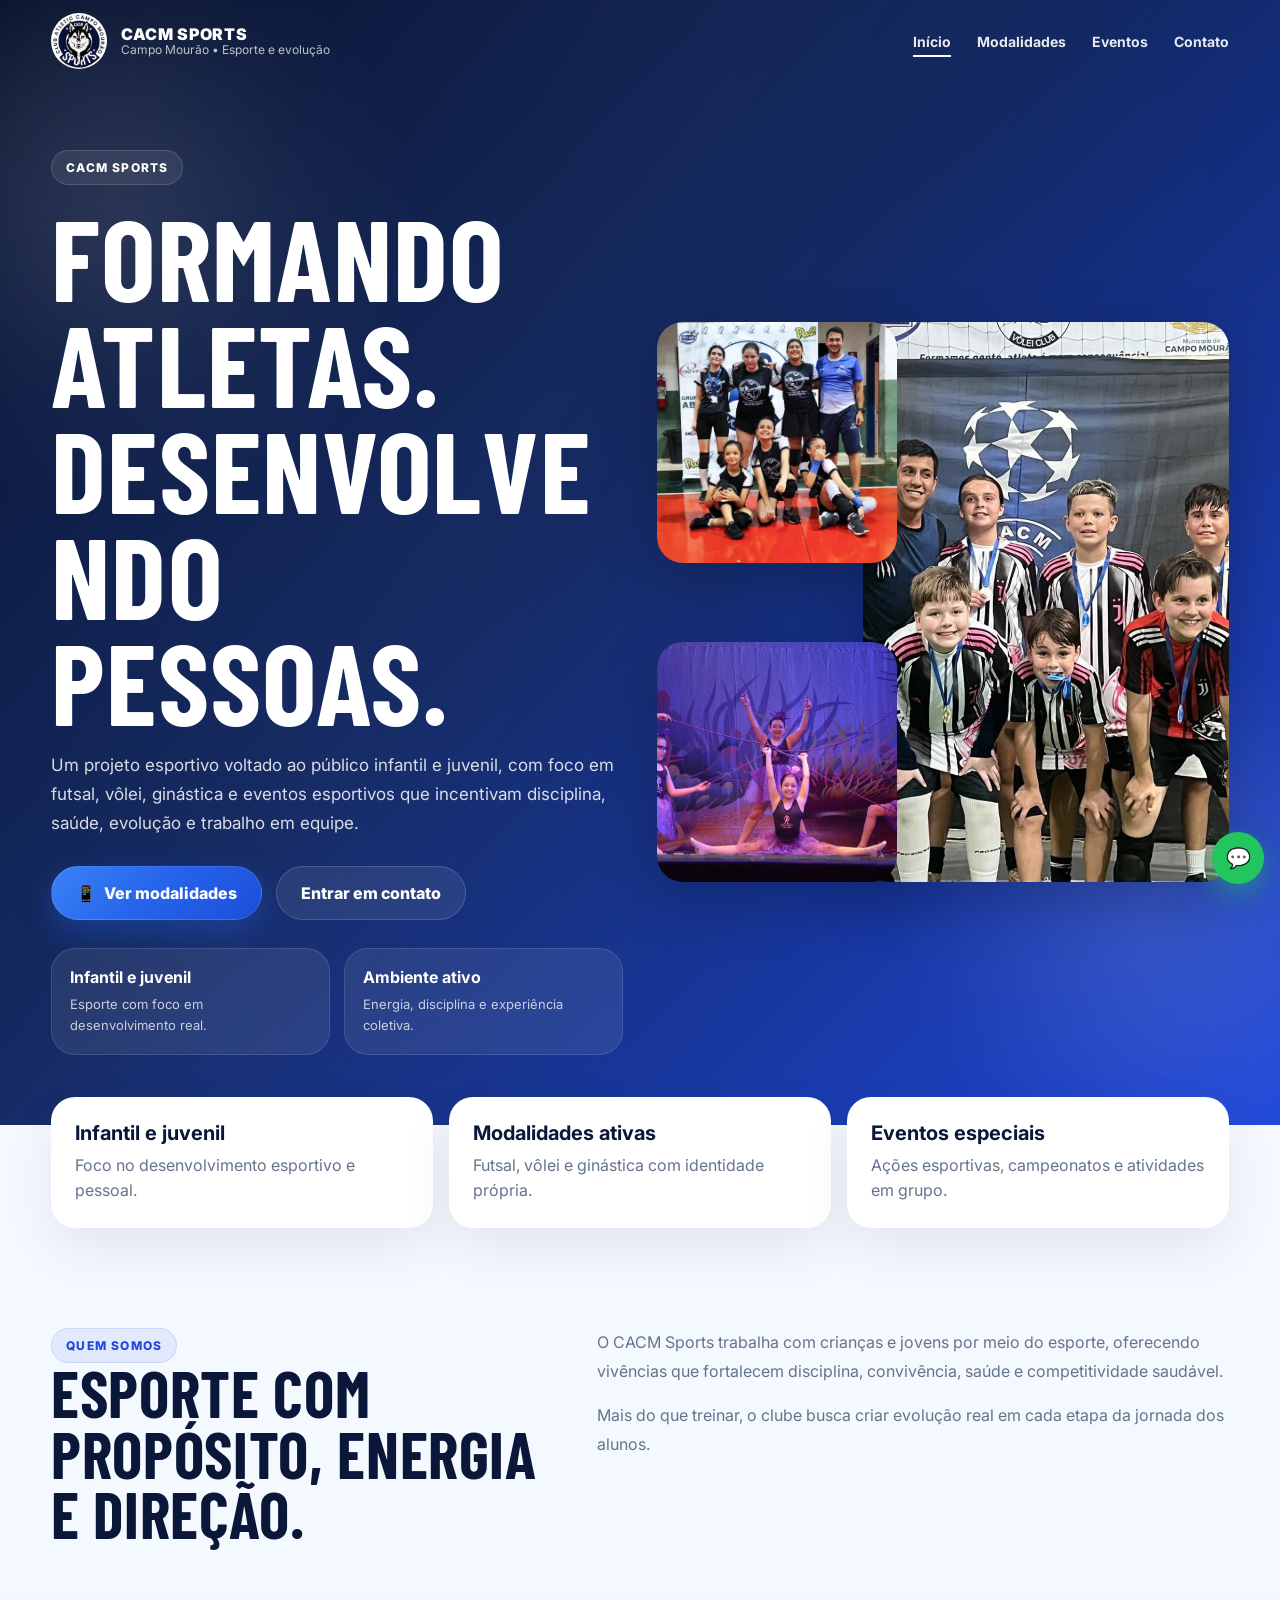
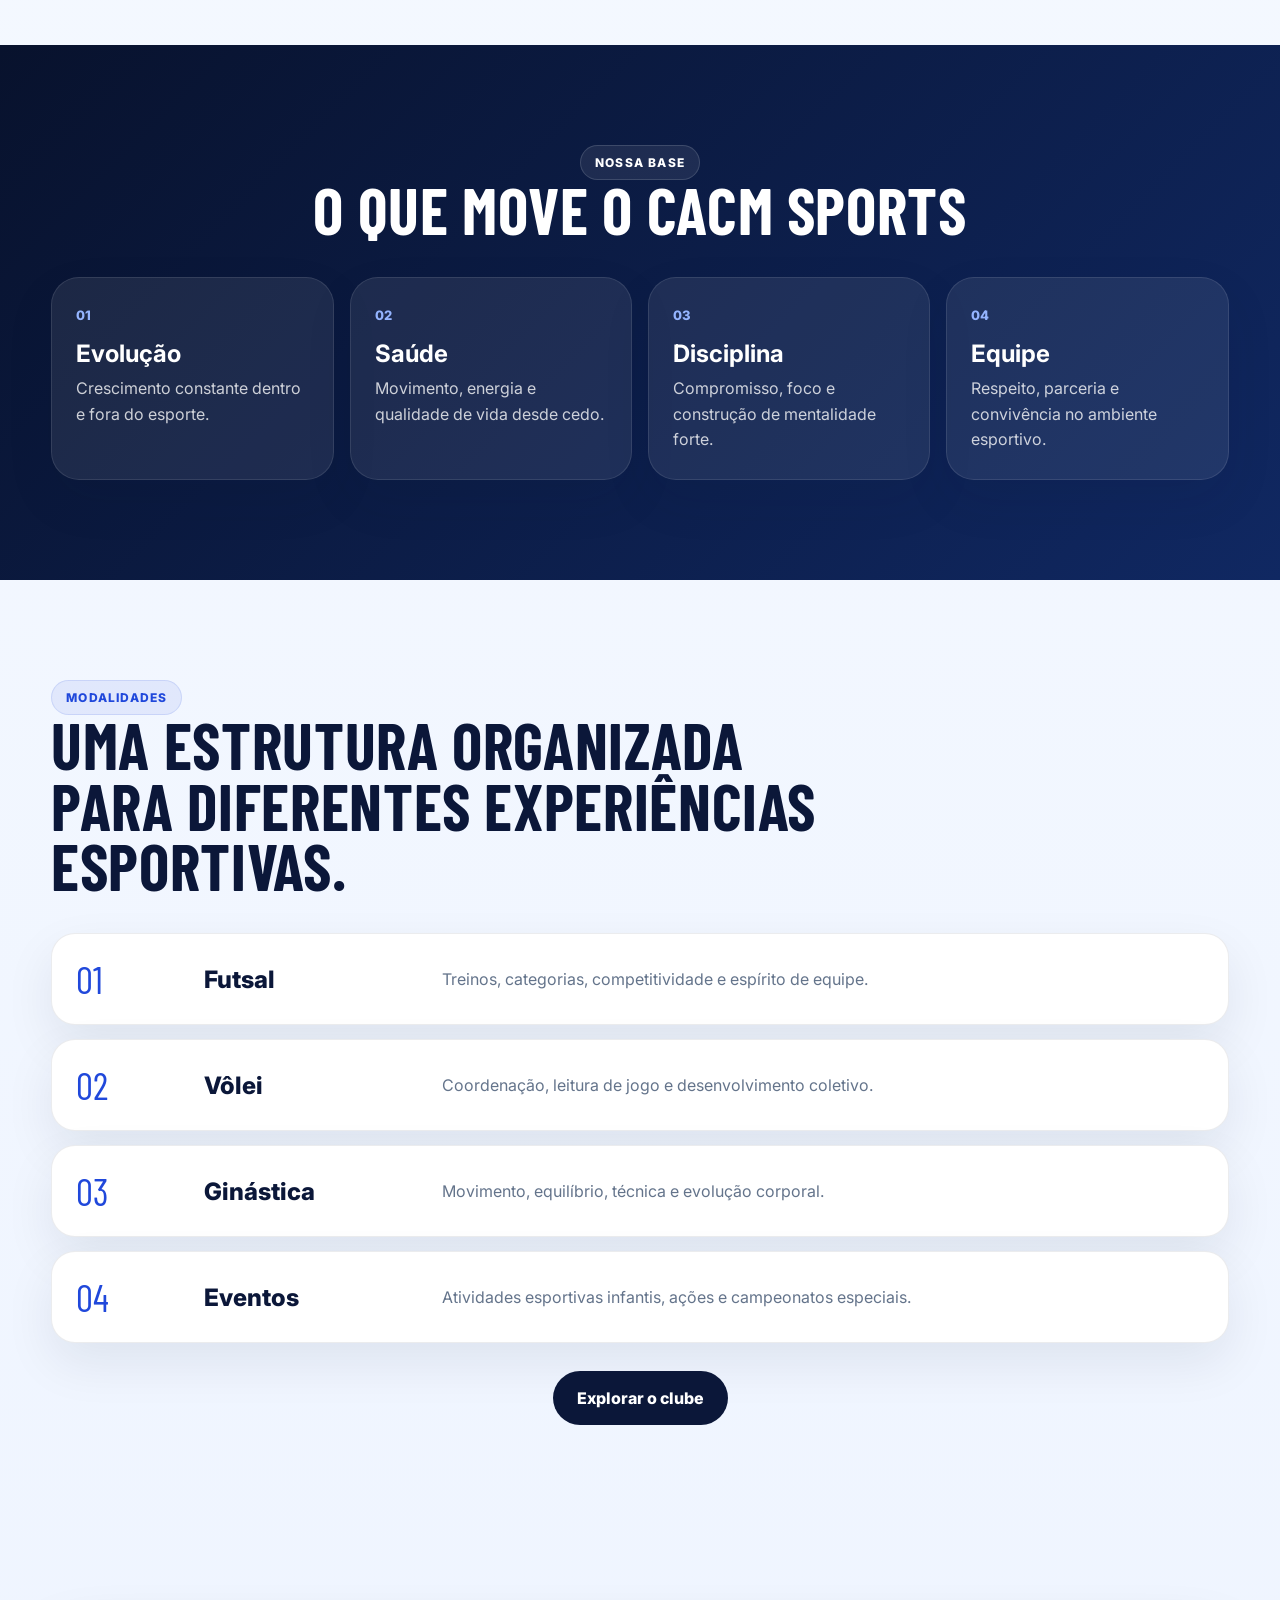
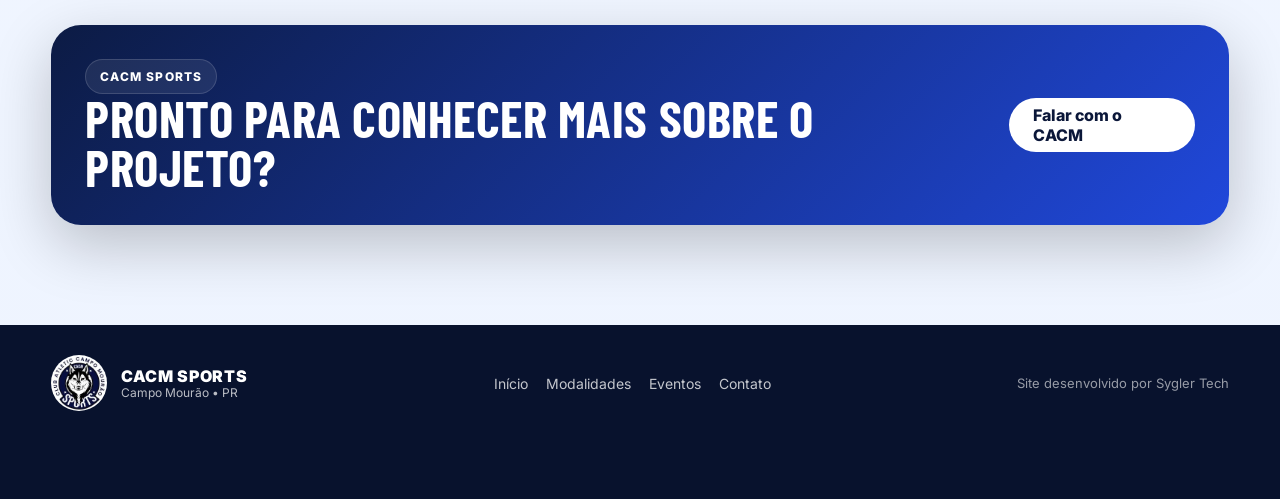
==== commit 774da20e: "Atualização" ====
--- a/index.html
+++ b/index.html
@@ -210,18 +210,14 @@
     </section>
   </main>
 
-  <a
-    href="https://wa.me/5544999893570?text=Olá! Quero saber mais sobre o CACM Sports."
+   <a
+    href="https://wa.me/5544999893570?text=Olá! Quero saber mais sobre os eventos do CACM Sports."
     class="whatsapp"
     target="_blank"
     rel="noopener noreferrer"
     aria-label="WhatsApp"
-  >
-  <img
-  src="https://cdn.jsdelivr.net/gh/simple-icons/simple-icons//icons/whatsapp.svg"
-  alt="WhatsApp">
-
-</a>
+  >💬</a>
+
 
   <footer class="footer">
     <div class="container footer-wrap">
--- a/style.css
+++ b/style.css
@@ -1145,7 +1145,7 @@
   width: 52px;
   height: 52px;
   border-radius: 50%;
-  background: linear-gradient(135deg, #0f255f, #2048db);
+  background: #22c55e;
   color: white;
   display: flex;
   justify-content: center;
@@ -1159,7 +1159,7 @@
 /* Pulsando */
 @keyframes pulse {
   0% {
-    box-shadow: 0 0 0 0 rgba(0, 0, 0, 0.7);
+    box-shadow: 0 0 0 0 rgba(34,197,94, 0.7);
   }
   70% {
     box-shadow: 0 0 0 18px rgba(34,197,94, 0);
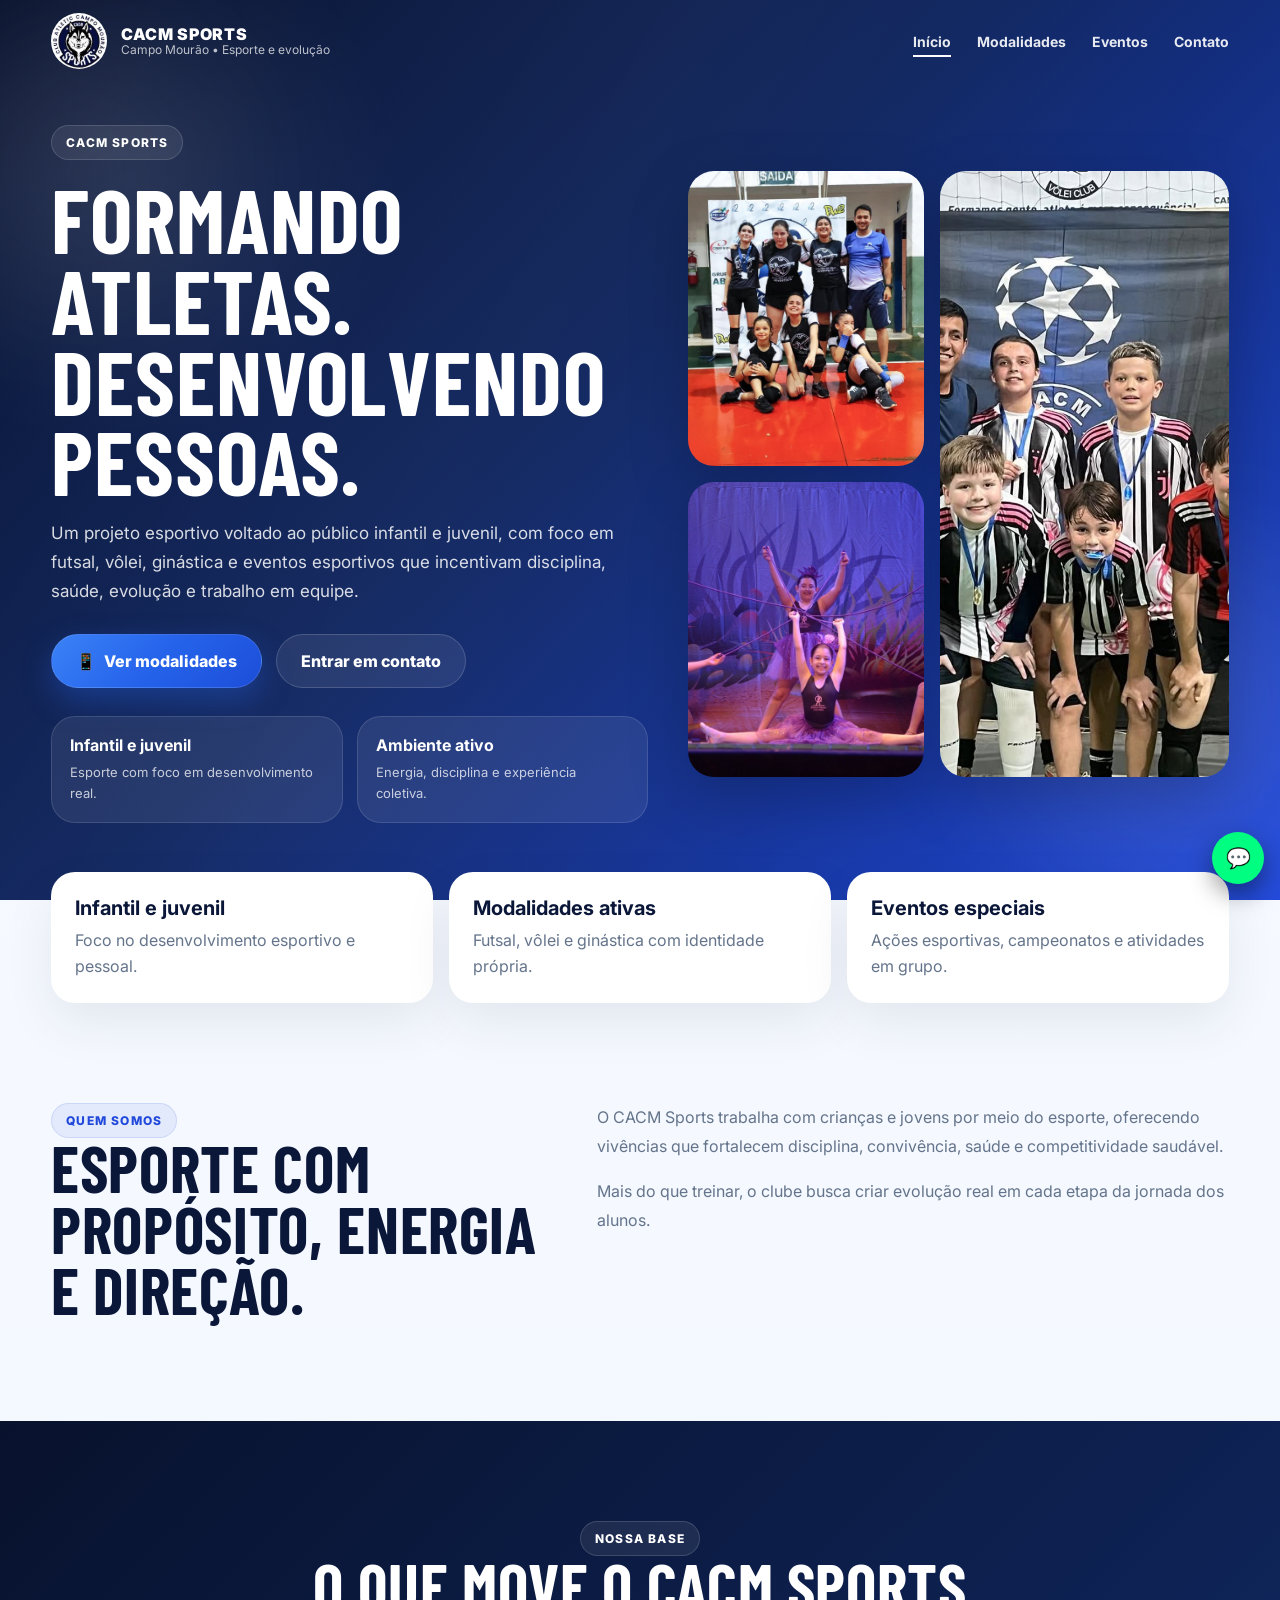
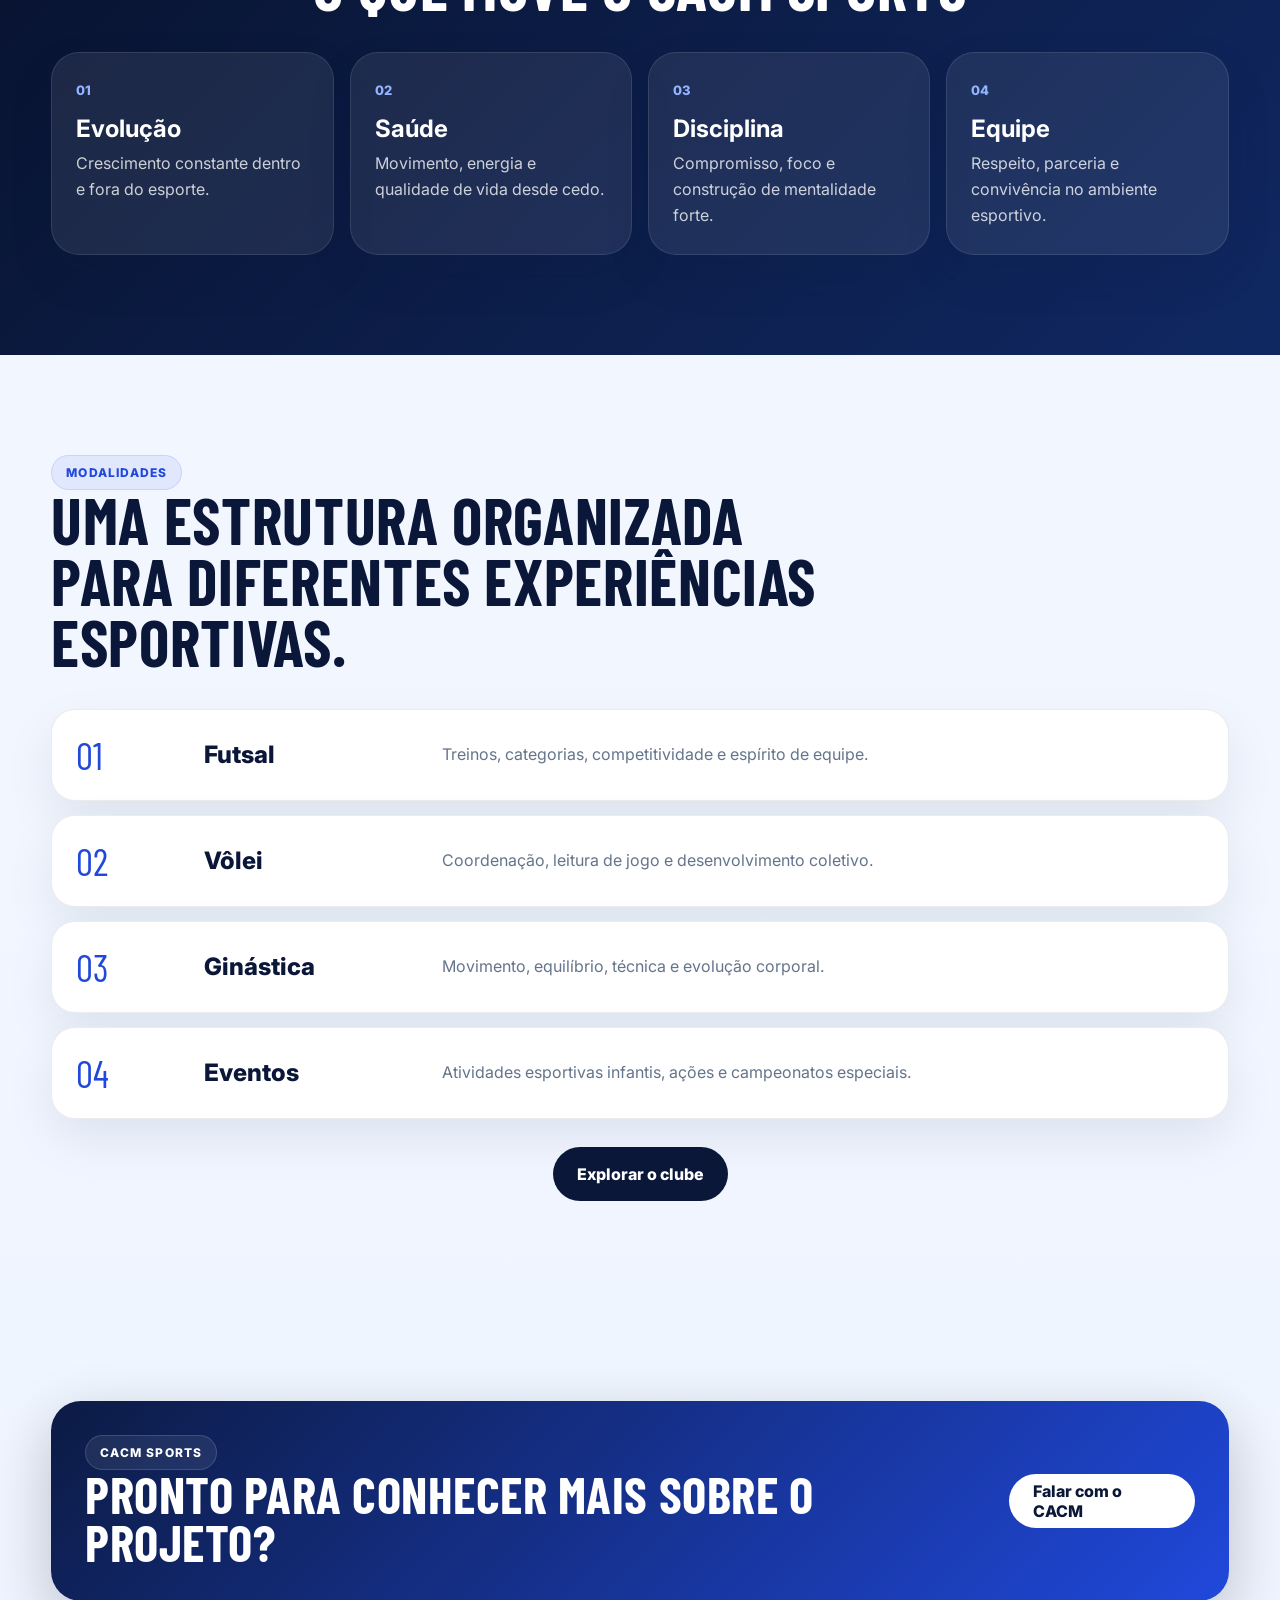
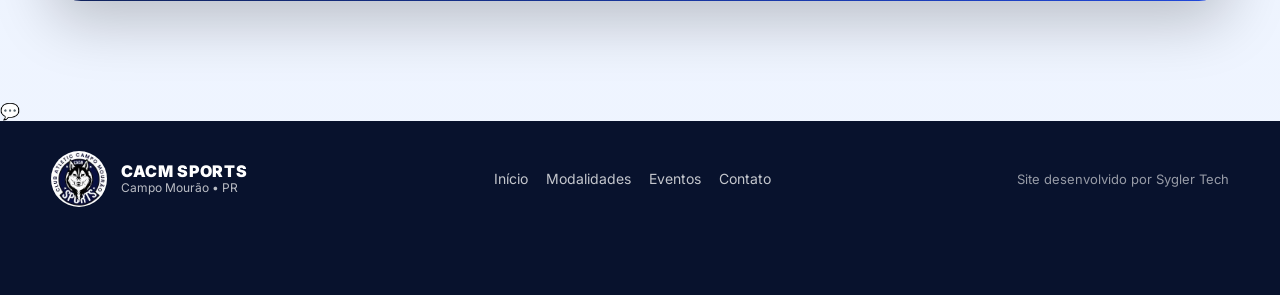
==== commit e4b0ed5f: "Melhoria site" ====
--- a/index.html
+++ b/index.html
@@ -16,6 +16,19 @@
   />
   <link rel="stylesheet" href="style.css" />
 </head>
+
+<a
+  href="https://wa.me/5544999893570?text=Olá! Quero saber mais sobre o CACM Sports."
+  class="whatsapp"
+  target="_blank"
+  rel="noopener noreferrer"
+  aria-label="WhatsApp"
+>💬</a>
+
+
+
+
+
 <body>
   <header class="header" id="header">
     <div class="container nav-wrap">
@@ -210,13 +223,13 @@
     </section>
   </main>
 
-   <a
-    href="https://wa.me/5544999893570?text=Olá! Quero saber mais sobre os eventos do CACM Sports."
-    class="whatsapp"
-    target="_blank"
-    rel="noopener noreferrer"
-    aria-label="WhatsApp"
-  >💬</a>
+  <a
+  href="https://wa.me/5544999893570?text=Olá! Quero saber mais sobre o CACM Sports."
+  class="whatsapp-float"
+  target="_blank"
+  rel="noopener noreferrer"
+  aria-label="WhatsApp"
+>💬</a>
 
 
   <footer class="footer">
--- a/style.css
+++ b/style.css
@@ -28,11 +28,16 @@
   scroll-behavior: smooth;
 }
 
+html,
+body {
+  overflow-x: hidden;
+  width: 100%;
+}
+
 body {
   font-family: "Inter", sans-serif;
   color: var(--text);
   background: linear-gradient(180deg, #f8fbff 0%, #eef4ff 100%);
-  overflow-x: hidden;
 }
 
 img {
@@ -68,7 +73,7 @@
 .header.scrolled {
   background: rgba(8, 18, 45, 0.84);
   backdrop-filter: blur(14px);
-  box-shadow: 0 1px 0 rgba(255,255,255,0.08);
+  box-shadow: 0 1px 0 rgba(255, 255, 255, 0.08);
 }
 
 .nav-wrap {
@@ -113,7 +118,7 @@
 
 .brand-text span,
 .footer-brand span {
-  color: rgba(255,255,255,0.72);
+  color: rgba(255, 255, 255, 0.72);
   font-size: 12px;
 }
 
@@ -124,7 +129,7 @@
 }
 
 .nav a {
-  color: rgba(255,255,255,0.9);
+  color: rgba(255, 255, 255, 0.9);
   font-weight: 700;
   font-size: 14px;
   position: relative;
@@ -151,7 +156,7 @@
   width: 48px;
   height: 48px;
   border: none;
-  background: rgba(255,255,255,0.08);
+  background: rgba(255, 255, 255, 0.08);
   border-radius: 14px;
   position: relative;
   cursor: pointer;
@@ -187,10 +192,13 @@
 /* HERO */
 .hero-v2 {
   position: relative;
-  padding: 150px 0 70px;
+  min-height: 100vh;
+  display: flex;
+  align-items: center;
+  padding: 120px 0 72px;
   background:
-    radial-gradient(circle at 10% 20%, rgba(255,255,255,0.08), transparent 20%),
-    radial-gradient(circle at 90% 80%, rgba(255,255,255,0.08), transparent 18%),
+    radial-gradient(circle at 10% 20%, rgba(255, 255, 255, 0.08), transparent 20%),
+    radial-gradient(circle at 90% 80%, rgba(255, 255, 255, 0.08), transparent 18%),
     linear-gradient(135deg, #08122d 0%, #0f255f 45%, #2048db 100%);
   overflow: hidden;
 }
@@ -199,7 +207,7 @@
   content: "";
   position: absolute;
   inset: 0;
-  background: linear-gradient(120deg, transparent 0%, rgba(255,255,255,0.03) 40%, transparent 70%);
+  background: linear-gradient(120deg, transparent 0%, rgba(255, 255, 255, 0.03) 40%, transparent 70%);
   pointer-events: none;
 }
 
@@ -214,7 +222,7 @@
 .shape-1 {
   width: 280px;
   height: 280px;
-  background: rgba(255,255,255,0.16);
+  background: rgba(255, 255, 255, 0.16);
   top: 30px;
   left: -60px;
 }
@@ -222,15 +230,15 @@
 .shape-2 {
   width: 340px;
   height: 340px;
-  background: rgba(255,255,255,0.12);
+  background: rgba(255, 255, 255, 0.12);
   right: -90px;
   bottom: 30px;
 }
 
 .hero-v2-grid {
   display: grid;
-  grid-template-columns: 1fr 1fr;
-  gap: 34px;
+  grid-template-columns: 1.05fr 0.95fr;
+  gap: 40px;
   align-items: center;
 }
 
@@ -246,9 +254,9 @@
 }
 
 .tag.light {
-  background: rgba(255,255,255,0.08);
+  background: rgba(255, 255, 255, 0.08);
   color: var(--white);
-  border: 1px solid rgba(255,255,255,0.14);
+  border: 1px solid rgba(255, 255, 255, 0.14);
 }
 
 .tag.dark {
@@ -276,12 +284,16 @@
 
 .hero-v2-copy h1 {
   color: var(--white);
-  font-size: clamp(68px, 9vw, 128px);
+  font-size: clamp(54px, 7vw, 108px);
   margin-bottom: 18px;
+  line-height: 0.9;
+  max-width: 680px;
+  word-break: normal;
+  overflow-wrap: normal;
 }
 
 .hero-v2-copy p {
-  color: rgba(255,255,255,0.84);
+  color: rgba(255, 255, 255, 0.84);
   font-size: 17px;
   line-height: 1.7;
   max-width: 620px;
@@ -304,8 +316,8 @@
 .hero-highlights article {
   padding: 18px;
   border-radius: var(--radius-lg);
-  background: rgba(255,255,255,0.08);
-  border: 1px solid rgba(255,255,255,0.12);
+  background: rgba(255, 255, 255, 0.08);
+  border: 1px solid rgba(255, 255, 255, 0.12);
 }
 
 .hero-highlights strong {
@@ -315,21 +327,26 @@
 }
 
 .hero-highlights span {
-  color: rgba(255,255,255,0.75);
+  color: rgba(255, 255, 255, 0.75);
   font-size: 13px;
   line-height: 1.5;
 }
 
 .hero-v2-visual {
   position: relative;
-  min-height: 560px;
+  display: grid;
+  grid-template-columns: 0.9fr 1.1fr;
+  grid-template-rows: 1fr 1fr;
+  gap: 16px;
+  min-height: 460px;
 }
 
 .hero-photo-card {
-  position: absolute;
+  position: relative;
   overflow: hidden;
   border-radius: 26px;
   box-shadow: var(--shadow-dark);
+  height: 100%;
 }
 
 .hero-photo-card img {
@@ -339,24 +356,21 @@
 }
 
 .hero-photo-card.large {
-  width: 64%;
-  height: 100%;
-  right: 0;
-  top: 0;
+  grid-column: 2 / 3;
+  grid-row: 1 / 3;
+  min-height: 460px;
 }
 
 .hero-photo-card.small.top {
-  width: 42%;
-  height: 43%;
-  left: 0;
-  top: 0;
+  grid-column: 1 / 2;
+  grid-row: 1 / 2;
+  min-height: 220px;
 }
 
 .hero-photo-card.small.bottom {
-  width: 42%;
-  height: 43%;
-  left: 0;
-  bottom: 0;
+  grid-column: 1 / 2;
+  grid-row: 2 / 3;
+  min-height: 220px;
 }
 
 /* IMPACT */
@@ -472,15 +486,15 @@
 .modality-card,
 .faq-box {
   background: var(--surface);
-  border: 1px solid rgba(8,18,45,0.08);
+  border: 1px solid rgba(8, 18, 45, 0.08);
   border-radius: 28px;
   box-shadow: var(--shadow);
 }
 
 .value-card {
   padding: 26px 24px;
-  background: rgba(255,255,255,0.08);
-  border: 1px solid rgba(255,255,255,0.1);
+  background: rgba(255, 255, 255, 0.08);
+  border: 1px solid rgba(255, 255, 255, 0.1);
 }
 
 .value-card span {
@@ -498,7 +512,7 @@
 }
 
 .value-card p {
-  color: rgba(255,255,255,0.78);
+  color: rgba(255, 255, 255, 0.78);
   line-height: 1.6;
 }
 
@@ -530,7 +544,7 @@
   padding: 22px 24px;
   border-radius: 24px;
   background: var(--surface);
-  border: 1px solid rgba(8,18,45,0.08);
+  border: 1px solid rgba(8, 18, 45, 0.08);
   box-shadow: var(--shadow);
 }
 
@@ -590,485 +604,6 @@
 }
 
 .btn-primary {
-  background: linear-gradient(135deg, #25d366, #128c7e);
-  color: #fff;
-  font-weight: 800;
-  border-radius: 999px;
-  padding: 16px 24px;
-  position: relative;
-  overflow: hidden;
-  box-shadow: 0 12px 30px rgba(37, 211, 102, 0.35);
-}
-
-.btn-primary::after {
-  content: "";
-  position: absolute;
-  top: 0;
-  left: -60%;
-  width: 50%;
-  height: 100%;
-  background: rgba(255,255,255,0.3);
-  transform: skewX(-25deg);
-  transition: 0.5s;
-}
-
-.btn-primary:hover::after {
-  left: 120%;
-}
-
-.btn-primary:hover {
-  transform: translateY(-4px);
-}
-
-.btn-primary::before {
-  content: "📱";
-  font-size: 16px;
-}
-
-.btn-primary:hover {
-  transform: translateY(-4px) scale(1.03);
-  box-shadow: 0 14px 30px rgba(37, 211, 102, 0.5);
-}
-
-.btn-secondary {
-  background: rgba(255,255,255,0.08);
-  color: var(--white);
-  border: 1px solid rgba(255,255,255,0.16);
-}
-
-.btn-dark {
-  background: var(--blue-dark);
-  color: var(--white);
-}
-
-.btn-white {
-  background: var(--white);
-  color: var(--blue-dark);
-}
-
-.full {
-  width: 100%;
-}
-
-/* SUBPAGES */
-.page-top {
-  padding-top: 82px;
-}
-
-.subhero-v2 {
-  padding: 70px 0 30px;
-}
-
-.modality-stack {
-  display: grid;
-  gap: 26px;
-}
-
-.modality-card {
-  display: grid;
-  grid-template-columns: 1fr 1fr;
-  gap: 18px;
-  padding: 18px;
-}
-
-.modality-card.reverse .modality-media {
-  order: 2;
-}
-
-.modality-card.reverse .modality-copy {
-  order: 1;
-}
-
-.modality-media {
-  display: grid;
-  grid-template-columns: 1fr 1fr;
-  gap: 14px;
-}
-
-.modality-media img,
-.gallery-grid img {
-  width: 100%;
-  height: 280px;
-  object-fit: cover;
-  border-radius: 22px;
-  transition: transform 0.4s ease;
-}
-
-.modality-media img:hover,
-.gallery-grid img:hover {
-  transform: scale(1.03);
-}
-
-.modality-copy {
-  display: flex;
-  flex-direction: column;
-  justify-content: center;
-  padding: 10px;
-}
-
-.modality-copy .tag {
-  margin-bottom: 14px;
-  width: fit-content;
-}
-
-.modality-copy h2 {
-  color: var(--blue-dark);
-  font-size: clamp(34px, 4vw, 60px);
-  margin-bottom: 14px;
-}
-
-.modality-copy p {
-  color: var(--muted);
-  line-height: 1.8;
-}
-
-.gallery-grid {
-  display: grid;
-  grid-template-columns: repeat(4, 1fr);
-  gap: 16px;
-  margin: 28px 0;
-}
-
-.gallery-grid img {
-  height: 250px;
-  box-shadow: var(--shadow);
-}
-
-.faq-box {
-  padding: 28px;
-}
-
-.faq-box h2 {
-  color: var(--blue-dark);
-  font-size: clamp(34px, 4vw, 58px);
-  margin-bottom: 18px;
-}
-
-.faq-items {
-  display: grid;
-  gap: 12px;
-}
-
-.faq-items details {
-  padding: 18px;
-  border-radius: 18px;
-  background: var(--surface-soft);
-  border: 1px solid var(--line);
-}
-
-.faq-items summary {
-  cursor: pointer;
-  font-weight: 800;
-  color: var(--blue-dark);
-}
-
-.faq-items p {
-  margin-top: 10px;
-  color: var(--muted);
-  line-height: 1.7;
-}
-
-/* CONTACT */
-.contact-layout {
-  display: grid;
-  grid-template-columns: 0.9fr 1.1fr;
-  gap: 20px;
-}
-
-.contact-info-box,
-.contact-form-box {
-  padding: 28px;
-}
-
-.contact-info-box h3,
-.contact-form-box h3 {
-  color: var(--blue-dark);
-  font-size: 28px;
-  margin-bottom: 18px;
-}
-
-.contact-info-box ul {
-  list-style: none;
-  display: grid;
-  gap: 10px;
-  margin-bottom: 24px;
-}
-
-.contact-info-box li {
-  color: var(--muted);
-  line-height: 1.6;
-}
-
-.form-grid {
-  display: grid;
-  grid-template-columns: 1fr 1fr;
-  gap: 16px;
-}
-
-.field {
-  display: flex;
-  flex-direction: column;
-  gap: 8px;
-}
-
-.field.full {
-  grid-column: 1 / -1;
-}
-
-.field label {
-  color: var(--muted);
-  font-size: 14px;
-  font-weight: 600;
-}
-
-.field input,
-.field select,
-.field textarea {
-  border: 1px solid var(--line);
-  border-radius: 16px;
-  padding: 14px 16px;
-  background: var(--white);
-  outline: none;
-}
-
-.field input:focus,
-.field select:focus,
-.field textarea:focus {
-  border-color: var(--blue);
-  box-shadow: 0 0 0 3px rgba(32, 72, 219, 0.08);
-}
-
-/* WHATSAPP */
-.whatsapp {
-  position: fixed;
-  right: 16px;
-  bottom: 16px;
-  z-index: 999;
-  width: 48px;
-  height: 48px;
-  border-radius: 50%;
-  background: #22c55e;
-  color: var(--white);
-  display: flex;
-  justify-content: center;
-  align-items: center;
-  font-size: 18px;
-  box-shadow: 0 14px 28px rgba(34,197,94,0.25);
-  transition: var(--transition);
-}
-
-.whatsapp:hover {
-  transform: translateY(-4px) scale(1.04);
-}
-
-/* FOOTER */
-.footer {
-  background: var(--blue-deep);
-  padding: 30px 0 88px;
-}
-
-.footer-wrap {
-  display: flex;
-  justify-content: space-between;
-  align-items: center;
-  gap: 18px;
-  flex-wrap: wrap;
-}
-
-.footer-nav {
-  display: flex;
-  gap: 18px;
-  flex-wrap: wrap;
-}
-
-.footer-nav a {
-  color: rgba(255,255,255,0.76);
-  font-size: 14px;
-}
-
-.footer-note {
-  color: rgba(255,255,255,0.58);
-  font-size: 13px;
-}
-
-/* REVEAL */
-.reveal {
-  opacity: 0;
-  transform: translateY(30px);
-  transition: opacity 0.8s ease, transform 0.8s ease;
-}
-
-.reveal.show {
-  opacity: 1;
-  transform: translateY(0);
-}
-
-.delay-1 { transition-delay: 0.1s; }
-.delay-2 { transition-delay: 0.2s; }
-.delay-3 { transition-delay: 0.3s; }
-
-/* RESPONSIVO */
-@media (max-width: 1100px) {
-  .hero-v2-grid,
-  .split-section,
-  .modality-card,
-  .contact-layout,
-  .cta-banner {
-    grid-template-columns: 1fr;
-  }
-
-  .modality-card.reverse .modality-media,
-  .modality-card.reverse .modality-copy {
-    order: initial;
-  }
-
-  .impact-grid,
-  .feature-grid,
-  .value-grid,
-  .gallery-grid {
-    grid-template-columns: 1fr 1fr;
-  }
-
-  .service-row {
-    grid-template-columns: 100px 1fr;
-  }
-
-  .service-desc {
-    grid-column: 1 / -1;
-  }
-}
-
-@media (max-width: 860px) {
-  .menu-btn {
-    display: block;
-  }
-
-  .nav {
-    position: fixed;
-    top: 82px;
-    left: 0;
-    right: 0;
-    background: rgba(8,18,45,0.96);
-    padding: 24px;
-    border-top: 1px solid rgba(255,255,255,0.08);
-    flex-direction: column;
-    align-items: flex-start;
-    gap: 18px;
-    opacity: 0;
-    pointer-events: none;
-    transform: translateY(-12px);
-    transition: var(--transition);
-  }
-
-  .nav.open {
-    opacity: 1;
-    pointer-events: auto;
-    transform: translateY(0);
-  }
-
-  .hero-v2 {
-    padding: 128px 0 60px;
-  }
-
-  .hero-actions,
-  .center-btn {
-    flex-direction: column;
-    align-items: stretch;
-  }
-
-  .hero-highlights,
-  .impact-grid,
-  .feature-grid,
-  .value-grid,
-  .gallery-grid,
-  .form-grid,
-  .modality-media {
-    grid-template-columns: 1fr;
-  }
-
-  .hero-v2-copy h1 {
-    font-size: clamp(54px, 16vw, 92px);
-  }
-
-  .hero-v2-visual {
-    min-height: 420px;
-  }
-
-  .hero-photo-card.large {
-    width: 100%;
-    height: 100%;
-  }
-
-  .hero-photo-card.small.top,
-  .hero-photo-card.small.bottom {
-    display: none;
-  }
-
-  .subhero-v2 {
-    padding-top: 56px;
-  }
-
-  .modality-media img,
-  .gallery-grid img {
-    height: 240px;
-  }
-
-  .whatsapp {
-    width: 44px;
-    height: 44px;
-    right: 12px;
-    bottom: 12px;
-    font-size: 16px;
-  }
-}
-
-@media (max-width: 560px) {
-  .nav-wrap {
-    min-height: 76px;
-  }
-
-  .logo {
-    width: 48px;
-    height: 48px;
-  }
-
-  .brand-text strong {
-    font-size: 14px;
-  }
-
-  .section-head h2,
-  .page-title,
-  .modality-copy h2,
-  .faq-box h2,
-  .split-left h2,
-  .cta-banner h2 {
-    font-size: 42px;
-  }
-
-  .hero-v2-copy p,
-  .section-head p,
-  .modality-copy p {
-    font-size: 15px;
-  }
-}
-
-html,
-body {
-  overflow-x: hidden;
-  width: 100%;
-}
-
-.hero-v2-copy h1 {
-  color: var(--white);
-  font-size: clamp(42px, 9vw, 128px);
-  margin-bottom: 18px;
-  line-height: 0.92;
-  max-width: 100%;
-  word-break: break-word;
-  overflow-wrap: anywhere;
-}
-
-.btn-primary {
   background: linear-gradient(135deg, #3b82f6, #2563eb, #1d4ed8);
   color: #fff;
   font-weight: 800;
@@ -1087,7 +622,7 @@
   left: -60%;
   width: 50%;
   height: 100%;
-  background: rgba(255,255,255,0.22);
+  background: rgba(255, 255, 255, 0.22);
   transform: skewX(-25deg);
   transition: 0.5s;
 }
@@ -1107,36 +642,215 @@
   margin-right: 8px;
 }
 
-@media (max-width: 860px) {
-  .hero-v2-grid {
-    grid-template-columns: 1fr;
-    gap: 24px;
-  }
-
-  .hero-v2-copy {
-    max-width: 100%;
-    overflow: hidden;
-  }
-
-  .hero-v2-copy h1 {
-    font-size: clamp(40px, 13vw, 64px);
-    line-height: 0.9;
-    letter-spacing: -0.5px;
-    max-width: 100%;
-    overflow-wrap: anywhere;
-  }
-
-  .hero-v2-copy p {
-    font-size: 15px;
-    line-height: 1.7;
-    max-width: 100%;
-  }
-
-  .hero-actions .btn {
-    width: 100%;
-  }
-}
-
+.btn-secondary {
+  background: rgba(255, 255, 255, 0.08);
+  color: var(--white);
+  border: 1px solid rgba(255, 255, 255, 0.16);
+}
+
+.btn-dark {
+  background: var(--blue-dark);
+  color: var(--white);
+}
+
+.btn-white {
+  background: var(--white);
+  color: var(--blue-dark);
+}
+
+.full {
+  width: 100%;
+}
+
+/* SUBPAGES */
+.page-top {
+  padding-top: 82px;
+}
+
+.subhero-v2 {
+  padding: 70px 0 30px;
+}
+
+.modality-stack {
+  display: grid;
+  gap: 26px;
+}
+
+.modality-card {
+  display: grid;
+  grid-template-columns: 1fr 1fr;
+  gap: 18px;
+  padding: 18px;
+}
+
+.modality-card.reverse .modality-media {
+  order: 2;
+}
+
+.modality-card.reverse .modality-copy {
+  order: 1;
+}
+
+.modality-media {
+  display: grid;
+  grid-template-columns: 1fr 1fr;
+  gap: 14px;
+}
+
+.modality-media img,
+.gallery-grid img {
+  width: 100%;
+  height: 280px;
+  object-fit: cover;
+  border-radius: 22px;
+  transition: transform 0.4s ease;
+}
+
+.modality-media img:hover,
+.gallery-grid img:hover {
+  transform: scale(1.03);
+}
+
+.modality-copy {
+  display: flex;
+  flex-direction: column;
+  justify-content: center;
+  padding: 10px;
+}
+
+.modality-copy .tag {
+  margin-bottom: 14px;
+  width: fit-content;
+}
+
+.modality-copy h2 {
+  color: var(--blue-dark);
+  font-size: clamp(34px, 4vw, 60px);
+  margin-bottom: 14px;
+}
+
+.modality-copy p {
+  color: var(--muted);
+  line-height: 1.8;
+}
+
+.gallery-grid {
+  display: grid;
+  grid-template-columns: repeat(4, 1fr);
+  gap: 16px;
+  margin: 28px 0;
+}
+
+.gallery-grid img {
+  height: 250px;
+  box-shadow: var(--shadow);
+}
+
+.faq-box {
+  padding: 28px;
+}
+
+.faq-box h2 {
+  color: var(--blue-dark);
+  font-size: clamp(34px, 4vw, 58px);
+  margin-bottom: 18px;
+}
+
+.faq-items {
+  display: grid;
+  gap: 12px;
+}
+
+.faq-items details {
+  padding: 18px;
+  border-radius: 18px;
+  background: var(--surface-soft);
+  border: 1px solid var(--line);
+}
+
+.faq-items summary {
+  cursor: pointer;
+  font-weight: 800;
+  color: var(--blue-dark);
+}
+
+.faq-items p {
+  margin-top: 10px;
+  color: var(--muted);
+  line-height: 1.7;
+}
+
+/* CONTACT */
+.contact-layout {
+  display: grid;
+  grid-template-columns: 0.9fr 1.1fr;
+  gap: 20px;
+}
+
+.contact-info-box,
+.contact-form-box {
+  padding: 28px;
+}
+
+.contact-info-box h3,
+.contact-form-box h3 {
+  color: var(--blue-dark);
+  font-size: 28px;
+  margin-bottom: 18px;
+}
+
+.contact-info-box ul {
+  list-style: none;
+  display: grid;
+  gap: 10px;
+  margin-bottom: 24px;
+}
+
+.contact-info-box li {
+  color: var(--muted);
+  line-height: 1.6;
+}
+
+.form-grid {
+  display: grid;
+  grid-template-columns: 1fr 1fr;
+  gap: 16px;
+}
+
+.field {
+  display: flex;
+  flex-direction: column;
+  gap: 8px;
+}
+
+.field.full {
+  grid-column: 1 / -1;
+}
+
+.field label {
+  color: var(--muted);
+  font-size: 14px;
+  font-weight: 600;
+}
+
+.field input,
+.field select,
+.field textarea {
+  border: 1px solid var(--line);
+  border-radius: 16px;
+  padding: 14px 16px;
+  background: var(--white);
+  outline: none;
+}
+
+.field input:focus,
+.field select:focus,
+.field textarea:focus {
+  border-color: var(--blue);
+  box-shadow: 0 0 0 3px rgba(32, 72, 219, 0.08);
+}
+
+/* WHATSAPP */
 .whatsapp {
   position: fixed;
   right: 16px;
@@ -1145,13 +859,13 @@
   width: 52px;
   height: 52px;
   border-radius: 50%;
-  background: #22c55e;
+  background: #00ff80;
   color: white;
   display: flex;
   justify-content: center;
   align-items: center;
   font-size: 20px;
-  box-shadow: 0 10px 25px rgba(34,197,94,0.4);
+  box-shadow: 0 10px 25px rgba(0, 0, 0, 0.4);
   
   animation: pulse 2s infinite, float 3s ease-in-out infinite;
 }
@@ -1159,7 +873,7 @@
 /* Pulsando */
 @keyframes pulse {
   0% {
-    box-shadow: 0 0 0 0 rgba(34,197,94, 0.7);
+    box-shadow: 0 0 0 0 rgba(0, 0, 0, 0.7);
   }
   70% {
     box-shadow: 0 0 0 18px rgba(34,197,94, 0);
@@ -1178,4 +892,195 @@
 /* Hover */
 .whatsapp:hover {
   transform: scale(1.1);
-}+}
+
+/* FOOTER */
+.footer {
+  background: var(--blue-deep);
+  padding: 30px 0 88px;
+}
+
+.footer-wrap {
+  display: flex;
+  justify-content: space-between;
+  align-items: center;
+  gap: 18px;
+  flex-wrap: wrap;
+}
+
+.footer-nav {
+  display: flex;
+  gap: 18px;
+  flex-wrap: wrap;
+}
+
+.footer-nav a {
+  color: rgba(255, 255, 255, 0.76);
+  font-size: 14px;
+}
+
+.footer-note {
+  color: rgba(255, 255, 255, 0.58);
+  font-size: 13px;
+}
+
+/* REVEAL */
+.reveal {
+  opacity: 0;
+  transform: translateY(30px);
+  transition: opacity 0.8s ease, transform 0.8s ease;
+}
+
+.reveal.show {
+  opacity: 1;
+  transform: translateY(0);
+}
+
+.delay-1 { transition-delay: 0.1s; }
+.delay-2 { transition-delay: 0.2s; }
+.delay-3 { transition-delay: 0.3s; }
+
+/* RESPONSIVO */
+@media (max-width: 1100px) {
+  .hero-v2-grid,
+  .split-section,
+  .modality-card,
+  .contact-layout,
+  .cta-banner {
+    grid-template-columns: 1fr;
+  }
+
+  .modality-card.reverse .modality-media,
+  .modality-card.reverse .modality-copy {
+    order: initial;
+  }
+
+  .impact-grid,
+  .feature-grid,
+  .value-grid,
+  .gallery-grid {
+    grid-template-columns: 1fr 1fr;
+  }
+
+  .service-row {
+    grid-template-columns: 100px 1fr;
+  }
+
+  .service-desc {
+    grid-column: 1 / -1;
+  }
+
+  .hero-v2 {
+    min-height: auto;
+    padding: 120px 0 60px;
+  }
+
+  .hero-v2-visual {
+    margin-top: 8px;
+  }
+}
+
+@media (max-width: 860px) {
+  .menu-btn {
+    display: block;
+  }
+
+  .nav {
+    position: fixed;
+    top: 82px;
+    left: 0;
+    right: 0;
+    background: rgba(8, 18, 45, 0.96);
+    padding: 24px;
+    border-top: 1px solid rgba(255, 255, 255, 0.08);
+    flex-direction: column;
+    align-items: flex-start;
+    gap: 18px;
+    opacity: 0;
+    pointer-events: none;
+    transform: translateY(-12px);
+    transition: var(--transition);
+  }
+
+  .nav.open {
+    opacity: 1;
+    pointer-events: auto;
+    transform: translateY(0);
+  }
+
+  .hero-v2 {
+    min-height: auto;
+    padding: 110px 0 50px;
+  }
+
+  .hero-v2-grid {
+    grid-template-columns: 1fr;
+    gap: 28px;
+  }
+
+  .hero-v2-copy {
+    max-width: 100%;
+    overflow: hidden;
+  }
+
+  .hero-v2-copy h1 {
+    font-size: clamp(42px, 13vw, 64px);
+    line-height: 0.92;
+    letter-spacing: -0.5px;
+    max-width: 100%;
+    word-break: normal;
+    overflow-wrap: break-word;
+  }
+
+  .hero-v2-copy p {
+    font-size: 15px;
+    line-height: 1.7;
+    max-width: 100%;
+  }
+
+  .hero-actions,
+  .center-btn {
+    flex-direction: column;
+    align-items: stretch;
+  }
+
+  .hero-actions .btn {
+    width: 100%;
+  }
+
+  .hero-highlights,
+  .impact-grid,
+  .feature-grid,
+  .value-grid,
+  .gallery-grid,
+  .form-grid,
+  .modality-media {
+    grid-template-columns: 1fr;
+  }
+
+  .hero-v2-visual {
+    grid-template-columns: 1fr;
+    grid-template-rows: auto;
+    min-height: auto;
+  }
+
+  .hero-photo-card.large {
+    grid-column: auto;
+    grid-row: auto;
+    min-height: 320px;
+  }
+
+  .hero-photo-card.small.top,
+  .hero-photo-card.small.bottom {
+    display: none;
+  }
+
+  .subhero-v2 {
+    padding-top: 56px;
+  }
+
+  .modality-media img,
+  .gallery-grid img {
+    height: 240px;
+  }
+}
